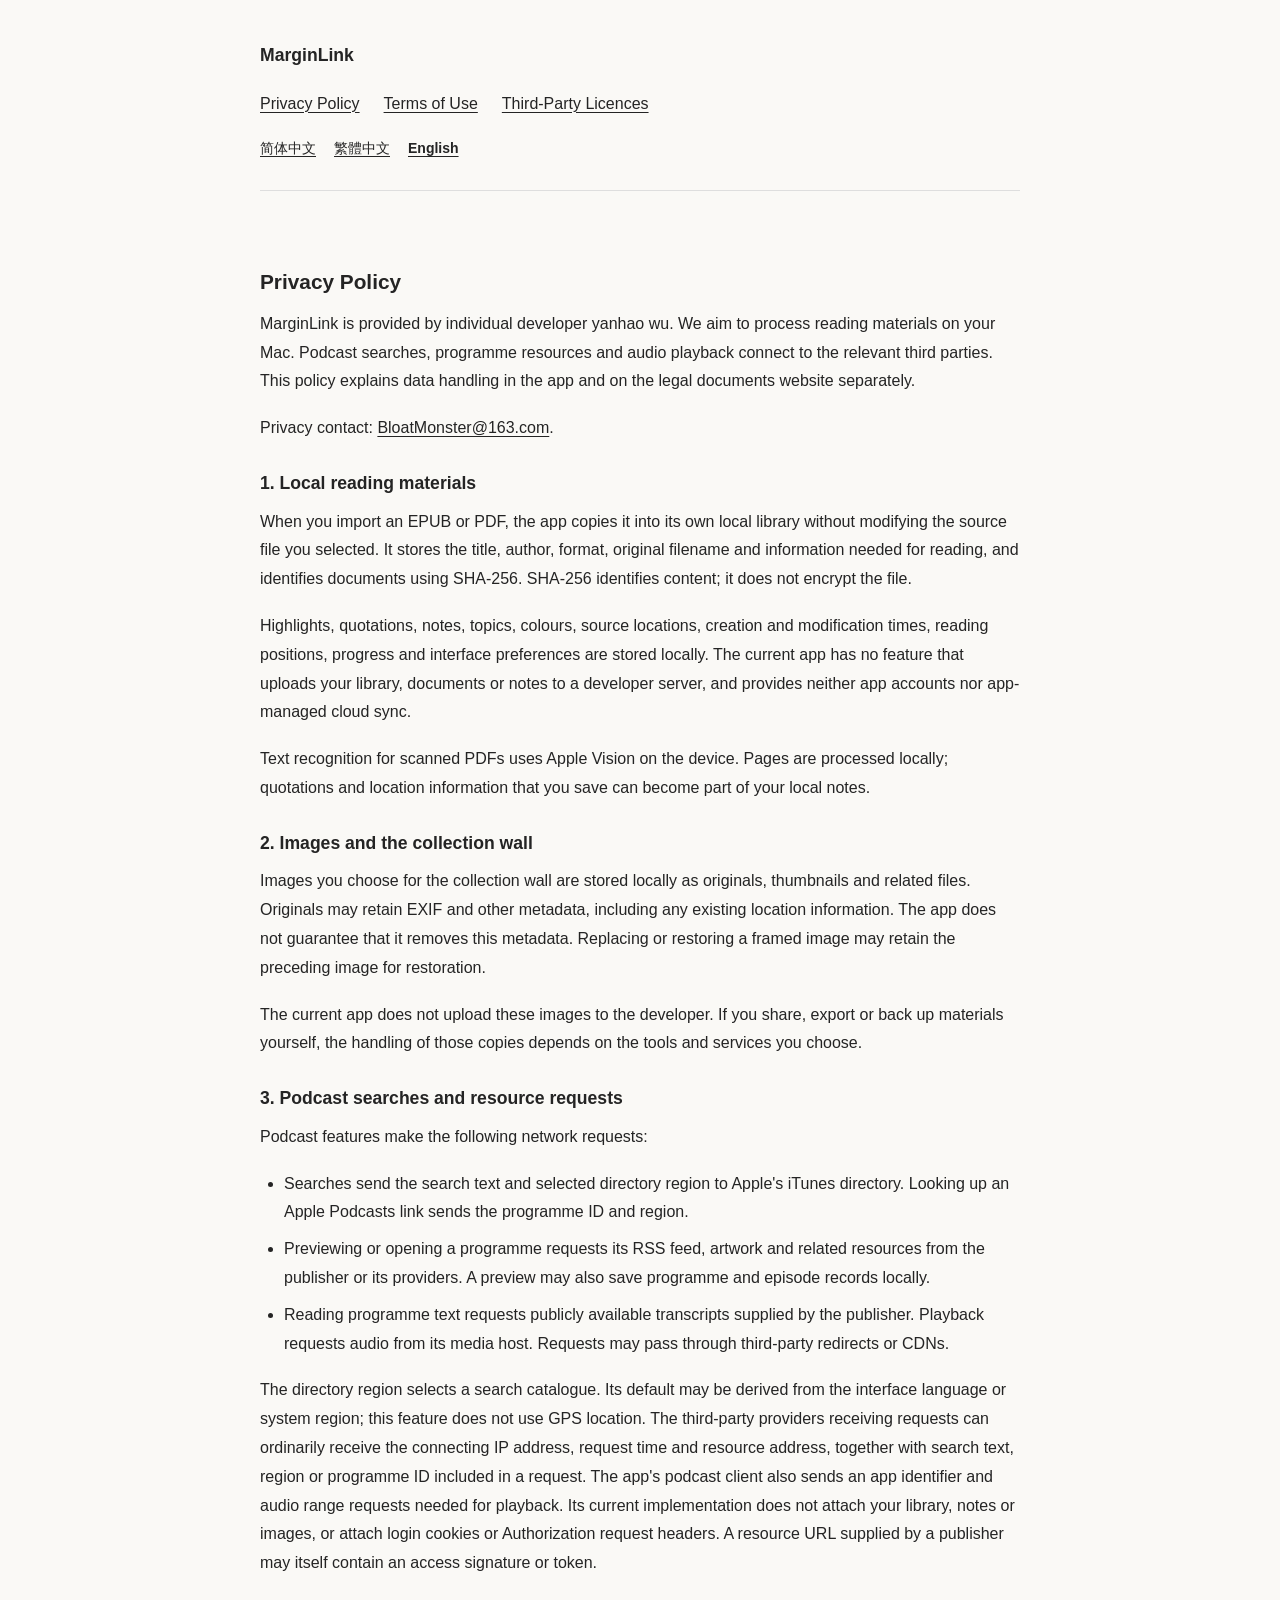
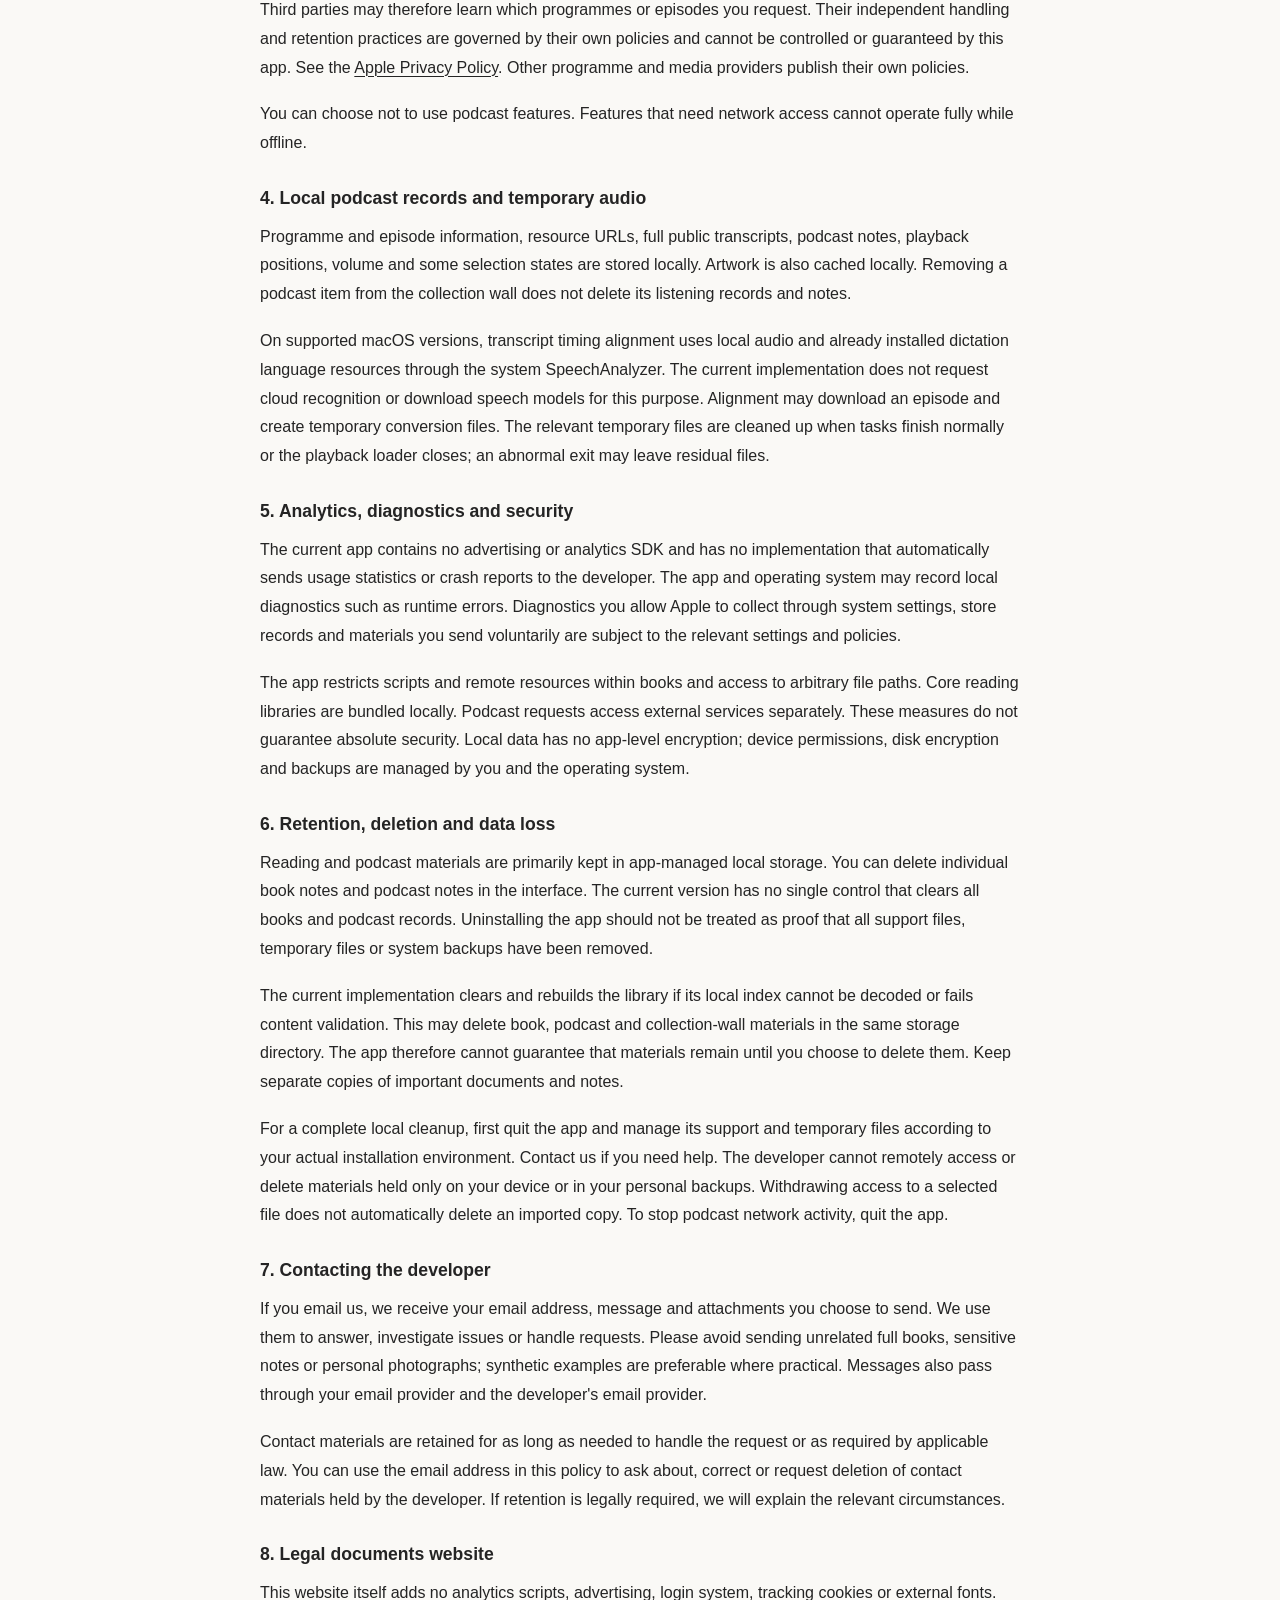
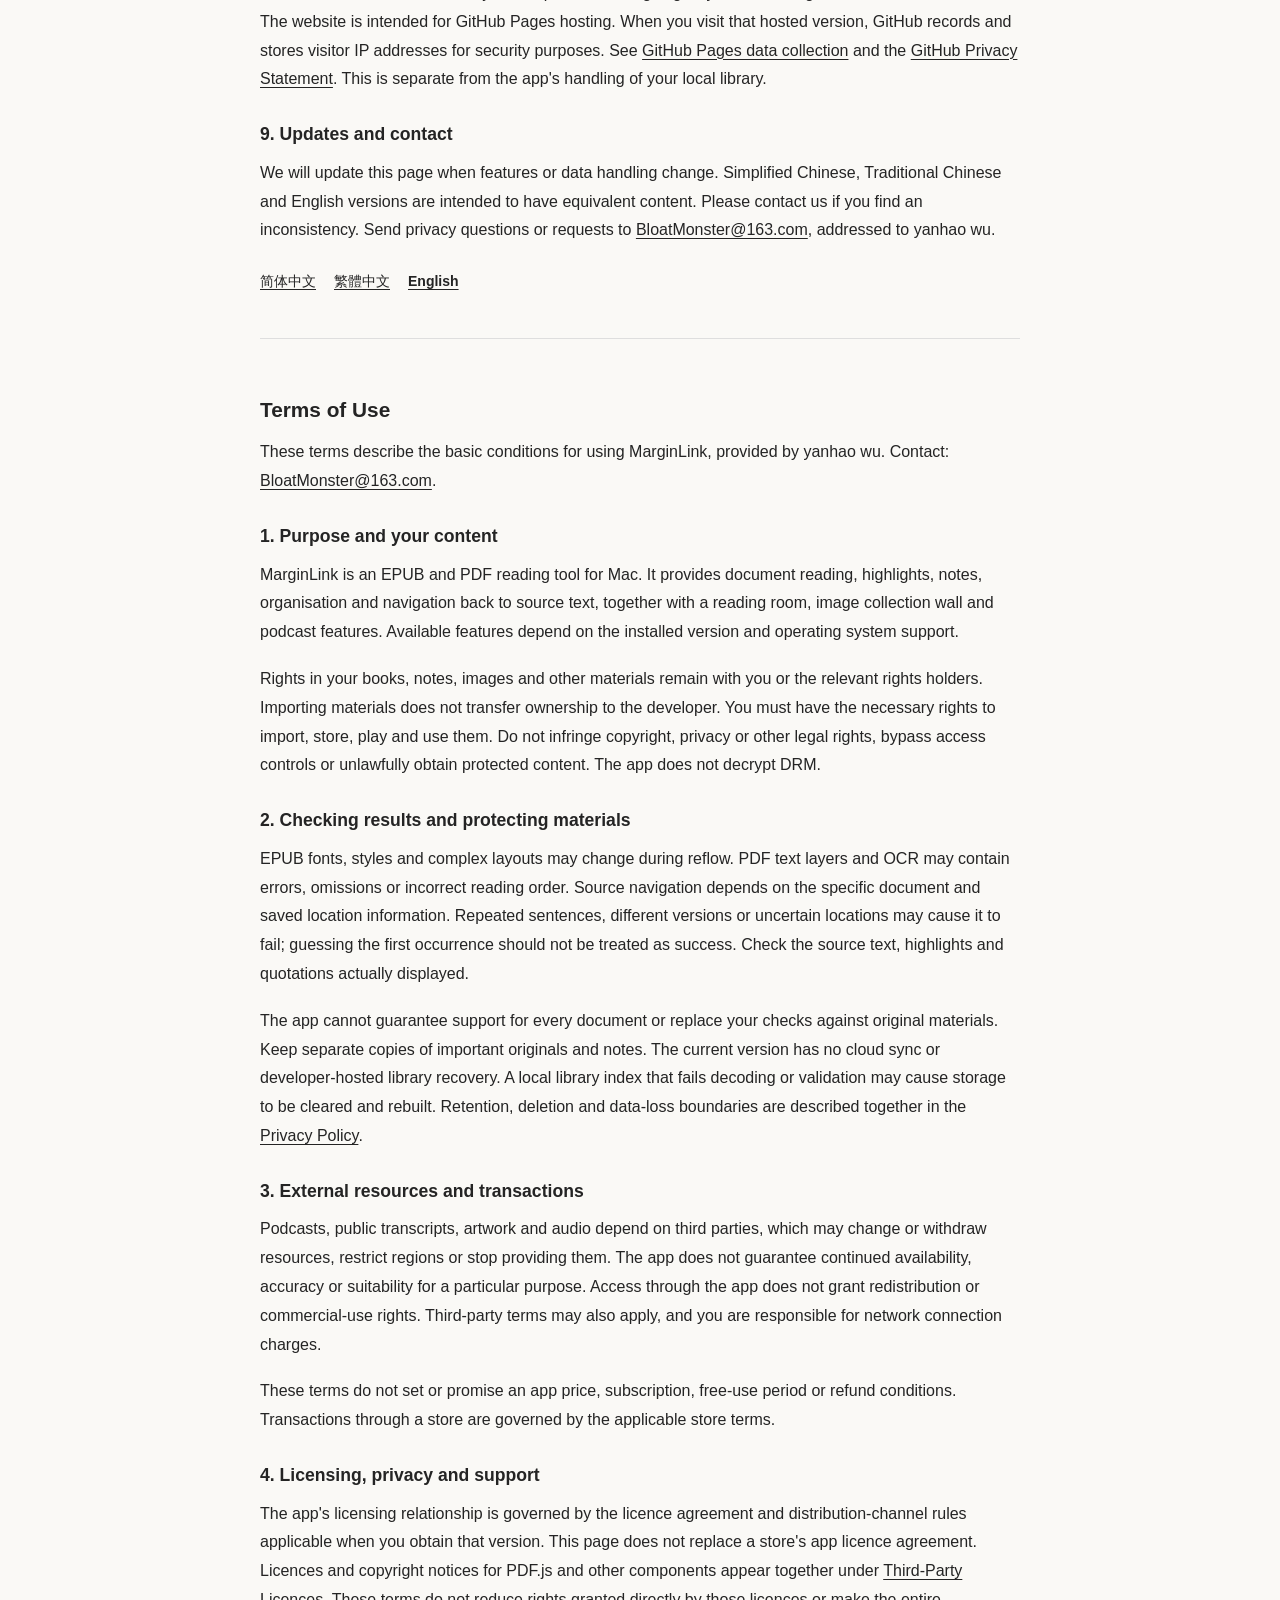
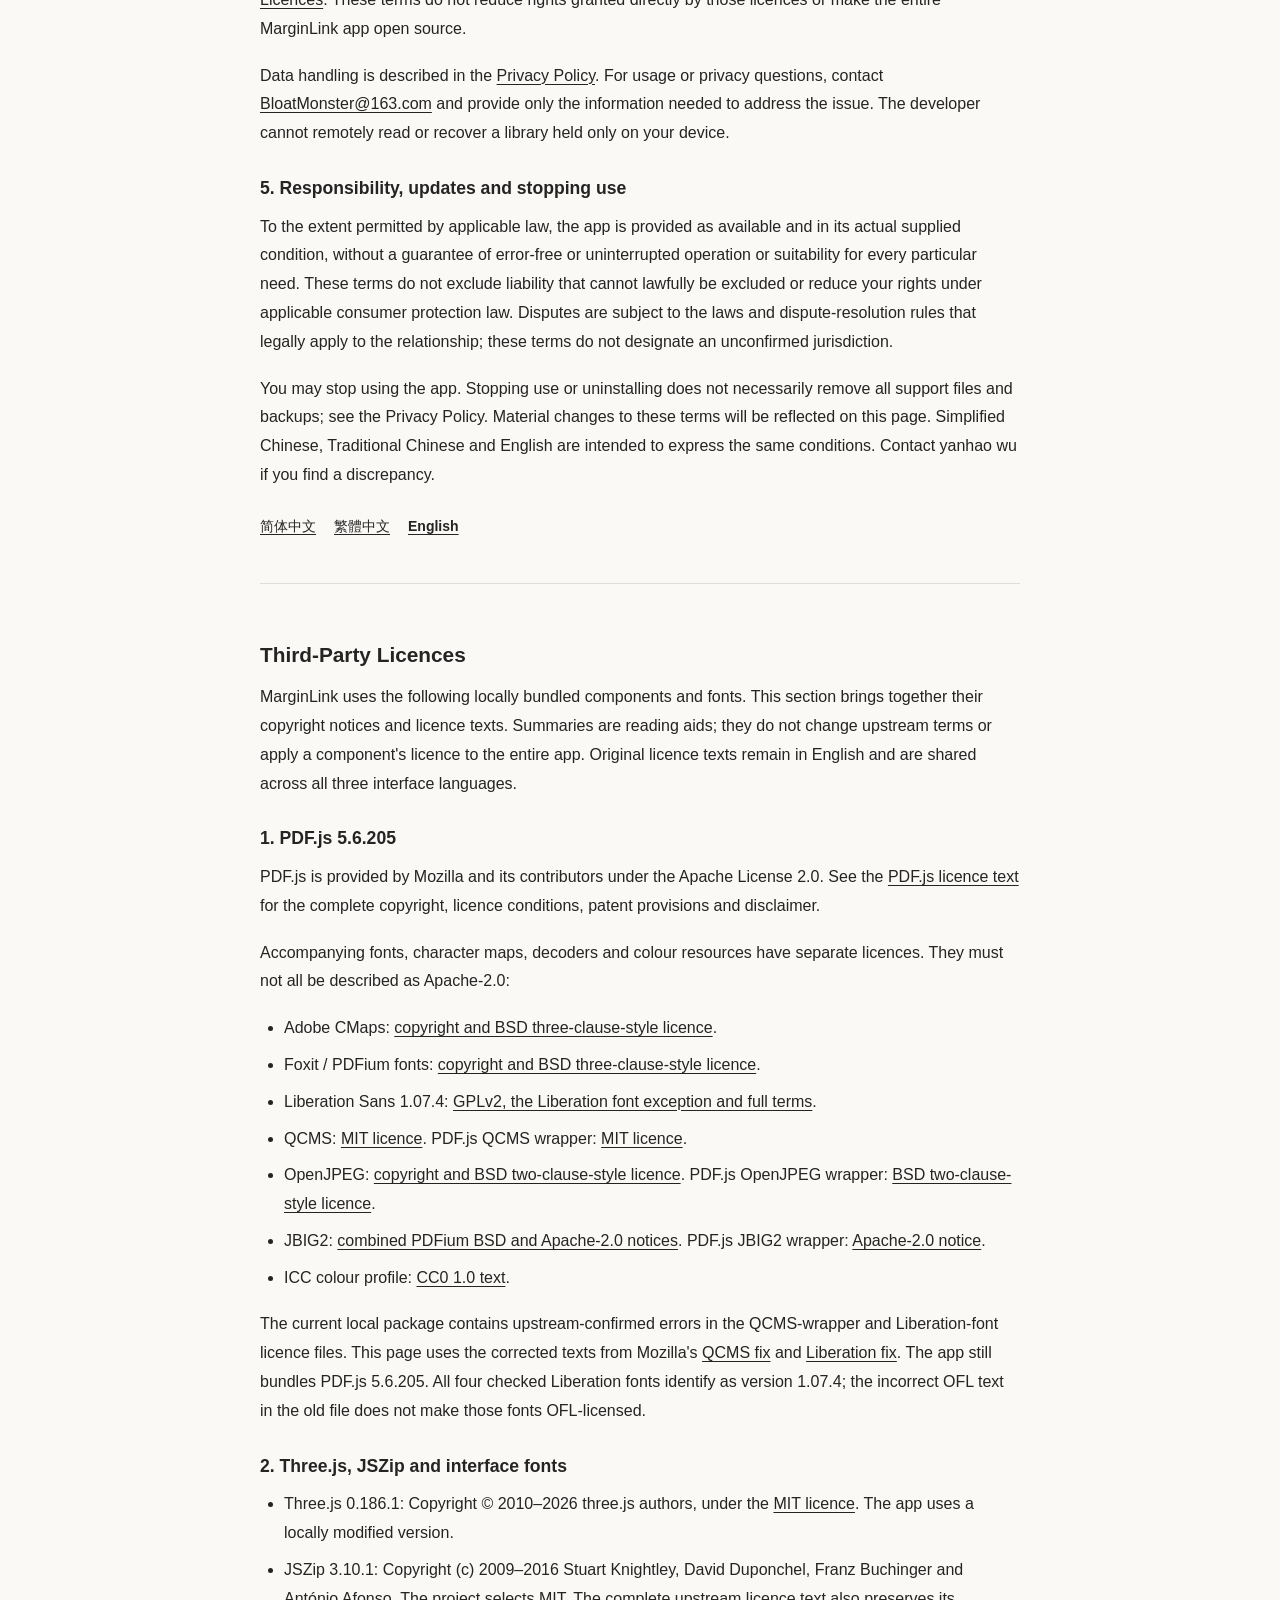
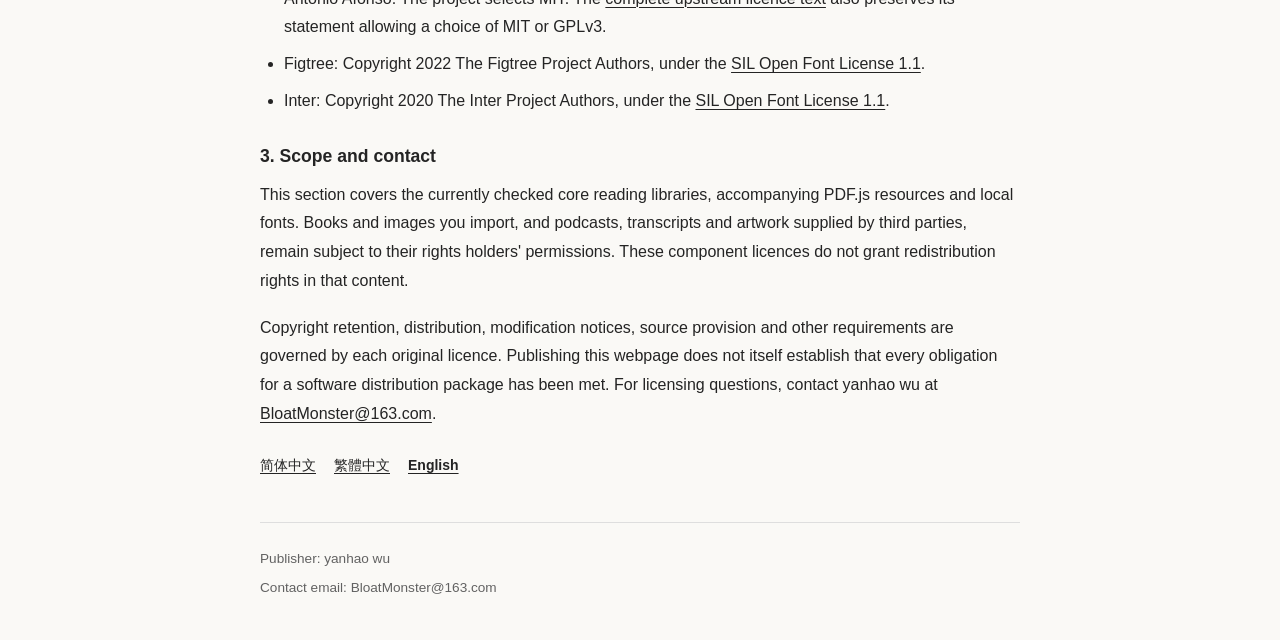
==== en/index.html @ d89eb4e4 "init the code" ====
<!doctype html>
<html lang="en">
<head>
<meta charset="utf-8">
<meta name="viewport" content="width=device-width, initial-scale=1">
<title>MarginLink</title>
<link rel="stylesheet" href="../assets/style.css">
</head>
<body><a class="skip" href="#main">Skip to content</a><div class="page"><header><h1 class="brand"><a href="./">MarginLink</a></h1><nav aria-label="Sections"><a href="#privacy">Privacy Policy</a><a href="#terms">Terms of Use</a><a href="#licenses">Third-Party Licences</a></nav><nav class="languages" aria-label="Language"><a href="../zh-Hans/" lang="zh-Hans" hreflang="zh-Hans">简体中文</a><a href="../zh-Hant/" lang="zh-Hant" hreflang="zh-Hant">繁體中文</a><a href="../en/" lang="en" hreflang="en" aria-current="true">English</a></nav></header><main id="main"><section id="privacy"><h2 id="privacy-policy">Privacy Policy</h2>
<p>MarginLink is provided by individual developer yanhao wu. We aim to process reading materials on your Mac. Podcast searches, programme resources and audio playback connect to the relevant third parties. This policy explains data handling in the app and on the legal documents website separately.</p>
<p>Privacy contact: <a href="mailto:BloatMonster@163.com">BloatMonster@163.com</a>.</p>
<h3 id="1-local-reading-materials">1. Local reading materials</h3>
<p>When you import an EPUB or PDF, the app copies it into its own local library without modifying the source file you selected. It stores the title, author, format, original filename and information needed for reading, and identifies documents using SHA-256. SHA-256 identifies content; it does not encrypt the file.</p>
<p>Highlights, quotations, notes, topics, colours, source locations, creation and modification times, reading positions, progress and interface preferences are stored locally. The current app has no feature that uploads your library, documents or notes to a developer server, and provides neither app accounts nor app-managed cloud sync.</p>
<p>Text recognition for scanned PDFs uses Apple Vision on the device. Pages are processed locally; quotations and location information that you save can become part of your local notes.</p>
<h3 id="2-images-and-the-collection-wall">2. Images and the collection wall</h3>
<p>Images you choose for the collection wall are stored locally as originals, thumbnails and related files. Originals may retain EXIF and other metadata, including any existing location information. The app does not guarantee that it removes this metadata. Replacing or restoring a framed image may retain the preceding image for restoration.</p>
<p>The current app does not upload these images to the developer. If you share, export or back up materials yourself, the handling of those copies depends on the tools and services you choose.</p>
<h3 id="3-podcast-searches-and-resource-requests">3. Podcast searches and resource requests</h3>
<p>Podcast features make the following network requests:</p>
<ul><li>Searches send the search text and selected directory region to Apple&#x27;s iTunes directory. Looking up an Apple Podcasts link sends the programme ID and region.</li><li>Previewing or opening a programme requests its RSS feed, artwork and related resources from the publisher or its providers. A preview may also save programme and episode records locally.</li><li>Reading programme text requests publicly available transcripts supplied by the publisher. Playback requests audio from its media host. Requests may pass through third-party redirects or CDNs.</li></ul>
<p>The directory region selects a search catalogue. Its default may be derived from the interface language or system region; this feature does not use GPS location. The third-party providers receiving requests can ordinarily receive the connecting IP address, request time and resource address, together with search text, region or programme ID included in a request. The app&#x27;s podcast client also sends an app identifier and audio range requests needed for playback. Its current implementation does not attach your library, notes or images, or attach login cookies or Authorization request headers. A resource URL supplied by a publisher may itself contain an access signature or token.</p>
<p>Third parties may therefore learn which programmes or episodes you request. Their independent handling and retention practices are governed by their own policies and cannot be controlled or guaranteed by this app. See the <a href="https://www.apple.com/legal/privacy/">Apple Privacy Policy</a>. Other programme and media providers publish their own policies.</p>
<p>You can choose not to use podcast features. Features that need network access cannot operate fully while offline.</p>
<h3 id="4-local-podcast-records-and-temporary-audio">4. Local podcast records and temporary audio</h3>
<p>Programme and episode information, resource URLs, full public transcripts, podcast notes, playback positions, volume and some selection states are stored locally. Artwork is also cached locally. Removing a podcast item from the collection wall does not delete its listening records and notes.</p>
<p>On supported macOS versions, transcript timing alignment uses local audio and already installed dictation language resources through the system SpeechAnalyzer. The current implementation does not request cloud recognition or download speech models for this purpose. Alignment may download an episode and create temporary conversion files. The relevant temporary files are cleaned up when tasks finish normally or the playback loader closes; an abnormal exit may leave residual files.</p>
<h3 id="5-analytics-diagnostics-and-security">5. Analytics, diagnostics and security</h3>
<p>The current app contains no advertising or analytics SDK and has no implementation that automatically sends usage statistics or crash reports to the developer. The app and operating system may record local diagnostics such as runtime errors. Diagnostics you allow Apple to collect through system settings, store records and materials you send voluntarily are subject to the relevant settings and policies.</p>
<p>The app restricts scripts and remote resources within books and access to arbitrary file paths. Core reading libraries are bundled locally. Podcast requests access external services separately. These measures do not guarantee absolute security. Local data has no app-level encryption; device permissions, disk encryption and backups are managed by you and the operating system.</p>
<h3 id="6-retention-deletion-and-data-loss">6. Retention, deletion and data loss</h3>
<p>Reading and podcast materials are primarily kept in app-managed local storage. You can delete individual book notes and podcast notes in the interface. The current version has no single control that clears all books and podcast records. Uninstalling the app should not be treated as proof that all support files, temporary files or system backups have been removed.</p>
<p>The current implementation clears and rebuilds the library if its local index cannot be decoded or fails content validation. This may delete book, podcast and collection-wall materials in the same storage directory. The app therefore cannot guarantee that materials remain until you choose to delete them. Keep separate copies of important documents and notes.</p>
<p>For a complete local cleanup, first quit the app and manage its support and temporary files according to your actual installation environment. Contact us if you need help. The developer cannot remotely access or delete materials held only on your device or in your personal backups. Withdrawing access to a selected file does not automatically delete an imported copy. To stop podcast network activity, quit the app.</p>
<h3 id="7-contacting-the-developer">7. Contacting the developer</h3>
<p>If you email us, we receive your email address, message and attachments you choose to send. We use them to answer, investigate issues or handle requests. Please avoid sending unrelated full books, sensitive notes or personal photographs; synthetic examples are preferable where practical. Messages also pass through your email provider and the developer&#x27;s email provider.</p>
<p>Contact materials are retained for as long as needed to handle the request or as required by applicable law. You can use the email address in this policy to ask about, correct or request deletion of contact materials held by the developer. If retention is legally required, we will explain the relevant circumstances.</p>
<h3 id="8-legal-documents-website">8. Legal documents website</h3>
<p>This website itself adds no analytics scripts, advertising, login system, tracking cookies or external fonts. The website is intended for GitHub Pages hosting. When you visit that hosted version, GitHub records and stores visitor IP addresses for security purposes. See <a href="https://docs.github.com/en/pages/getting-started-with-github-pages/what-is-github-pages#data-collection">GitHub Pages data collection</a> and the <a href="https://docs.github.com/en/site-policy/privacy-policies/github-general-privacy-statement">GitHub Privacy Statement</a>. This is separate from the app&#x27;s handling of your local library.</p>
<h3 id="9-updates-and-contact">9. Updates and contact</h3>
<p>We will update this page when features or data handling change. Simplified Chinese, Traditional Chinese and English versions are intended to have equivalent content. Please contact us if you find an inconsistency. Send privacy questions or requests to <a href="mailto:BloatMonster@163.com">BloatMonster@163.com</a>, addressed to yanhao wu.</p><nav class="languages" aria-label="Language"><a href="../zh-Hans/#privacy" lang="zh-Hans" hreflang="zh-Hans">简体中文</a><a href="../zh-Hant/#privacy" lang="zh-Hant" hreflang="zh-Hant">繁體中文</a><a href="../en/#privacy" lang="en" hreflang="en" aria-current="true">English</a></nav></section><section id="terms"><h2 id="terms-of-use">Terms of Use</h2>
<p>These terms describe the basic conditions for using MarginLink, provided by yanhao wu. Contact: <a href="mailto:BloatMonster@163.com">BloatMonster@163.com</a>.</p>
<h3 id="1-purpose-and-your-content">1. Purpose and your content</h3>
<p>MarginLink is an EPUB and PDF reading tool for Mac. It provides document reading, highlights, notes, organisation and navigation back to source text, together with a reading room, image collection wall and podcast features. Available features depend on the installed version and operating system support.</p>
<p>Rights in your books, notes, images and other materials remain with you or the relevant rights holders. Importing materials does not transfer ownership to the developer. You must have the necessary rights to import, store, play and use them. Do not infringe copyright, privacy or other legal rights, bypass access controls or unlawfully obtain protected content. The app does not decrypt DRM.</p>
<h3 id="2-checking-results-and-protecting-materials">2. Checking results and protecting materials</h3>
<p>EPUB fonts, styles and complex layouts may change during reflow. PDF text layers and OCR may contain errors, omissions or incorrect reading order. Source navigation depends on the specific document and saved location information. Repeated sentences, different versions or uncertain locations may cause it to fail; guessing the first occurrence should not be treated as success. Check the source text, highlights and quotations actually displayed.</p>
<p>The app cannot guarantee support for every document or replace your checks against original materials. Keep separate copies of important originals and notes. The current version has no cloud sync or developer-hosted library recovery. A local library index that fails decoding or validation may cause storage to be cleared and rebuilt. Retention, deletion and data-loss boundaries are described together in the <a href="#privacy">Privacy Policy</a>.</p>
<h3 id="3-external-resources-and-transactions">3. External resources and transactions</h3>
<p>Podcasts, public transcripts, artwork and audio depend on third parties, which may change or withdraw resources, restrict regions or stop providing them. The app does not guarantee continued availability, accuracy or suitability for a particular purpose. Access through the app does not grant redistribution or commercial-use rights. Third-party terms may also apply, and you are responsible for network connection charges.</p>
<p>These terms do not set or promise an app price, subscription, free-use period or refund conditions. Transactions through a store are governed by the applicable store terms.</p>
<h3 id="4-licensing-privacy-and-support">4. Licensing, privacy and support</h3>
<p>The app&#x27;s licensing relationship is governed by the licence agreement and distribution-channel rules applicable when you obtain that version. This page does not replace a store&#x27;s app licence agreement. Licences and copyright notices for PDF.js and other components appear together under <a href="#licenses">Third-Party Licences</a>. These terms do not reduce rights granted directly by those licences or make the entire MarginLink app open source.</p>
<p>Data handling is described in the <a href="#privacy">Privacy Policy</a>. For usage or privacy questions, contact <a href="mailto:BloatMonster@163.com">BloatMonster@163.com</a> and provide only the information needed to address the issue. The developer cannot remotely read or recover a library held only on your device.</p>
<h3 id="5-responsibility-updates-and-stopping-use">5. Responsibility, updates and stopping use</h3>
<p>To the extent permitted by applicable law, the app is provided as available and in its actual supplied condition, without a guarantee of error-free or uninterrupted operation or suitability for every particular need. These terms do not exclude liability that cannot lawfully be excluded or reduce your rights under applicable consumer protection law. Disputes are subject to the laws and dispute-resolution rules that legally apply to the relationship; these terms do not designate an unconfirmed jurisdiction.</p>
<p>You may stop using the app. Stopping use or uninstalling does not necessarily remove all support files and backups; see the Privacy Policy. Material changes to these terms will be reflected on this page. Simplified Chinese, Traditional Chinese and English are intended to express the same conditions. Contact yanhao wu if you find a discrepancy.</p><nav class="languages" aria-label="Language"><a href="../zh-Hans/#terms" lang="zh-Hans" hreflang="zh-Hans">简体中文</a><a href="../zh-Hant/#terms" lang="zh-Hant" hreflang="zh-Hant">繁體中文</a><a href="../en/#terms" lang="en" hreflang="en" aria-current="true">English</a></nav></section><section id="licenses"><h2 id="third-party-licences">Third-Party Licences</h2>
<p>MarginLink uses the following locally bundled components and fonts. This section brings together their copyright notices and licence texts. Summaries are reading aids; they do not change upstream terms or apply a component&#x27;s licence to the entire app. Original licence texts remain in English and are shared across all three interface languages.</p>
<h3 id="1-pdfjs-56205">1. PDF.js 5.6.205</h3>
<p>PDF.js is provided by Mozilla and its contributors under the Apache License 2.0. See the <a href="../assets/licenses/pdfjs/LICENSE.txt">PDF.js licence text</a> for the complete copyright, licence conditions, patent provisions and disclaimer.</p>
<p>Accompanying fonts, character maps, decoders and colour resources have separate licences. They must not all be described as Apache-2.0:</p>
<ul><li>Adobe CMaps: <a href="../assets/licenses/pdfjs/cmaps/LICENSE.txt">copyright and BSD three-clause-style licence</a>.</li><li>Foxit / PDFium fonts: <a href="../assets/licenses/pdfjs/standard-fonts/LICENSE_FOXIT.txt">copyright and BSD three-clause-style licence</a>.</li><li>Liberation Sans 1.07.4: <a href="../assets/licenses/pdfjs/standard-fonts/LICENSE_LIBERATION.txt">GPLv2, the Liberation font exception and full terms</a>.</li><li>QCMS: <a href="../assets/licenses/pdfjs/wasm/LICENSE_QCMS.txt">MIT licence</a>. PDF.js QCMS wrapper: <a href="../assets/licenses/pdfjs/wasm/LICENSE_PDFJS_QCMS.txt">MIT licence</a>.</li><li>OpenJPEG: <a href="../assets/licenses/pdfjs/wasm/LICENSE_OPENJPEG.txt">copyright and BSD two-clause-style licence</a>. PDF.js OpenJPEG wrapper: <a href="../assets/licenses/pdfjs/wasm/LICENSE_PDFJS_OPENJPEG.txt">BSD two-clause-style licence</a>.</li><li>JBIG2: <a href="../assets/licenses/pdfjs/wasm/LICENSE_JBIG2.txt">combined PDFium BSD and Apache-2.0 notices</a>. PDF.js JBIG2 wrapper: <a href="../assets/licenses/pdfjs/wasm/LICENSE_PDFJS_JBIG2.txt">Apache-2.0 notice</a>.</li><li>ICC colour profile: <a href="../assets/licenses/pdfjs/iccs/LICENSE.txt">CC0 1.0 text</a>.</li></ul>
<p>The current local package contains upstream-confirmed errors in the QCMS-wrapper and Liberation-font licence files. This page uses the corrected texts from Mozilla&#x27;s <a href="https://github.com/mozilla/pdf.js/pull/21747">QCMS fix</a> and <a href="https://github.com/mozilla/pdf.js/pull/21750">Liberation fix</a>. The app still bundles PDF.js 5.6.205. All four checked Liberation fonts identify as version 1.07.4; the incorrect OFL text in the old file does not make those fonts OFL-licensed.</p>
<h3 id="2-threejs-jszip-and-interface-fonts">2. Three.js, JSZip and interface fonts</h3>
<ul><li>Three.js 0.186.1: Copyright © 2010–2026 three.js authors, under the <a href="../assets/licenses/three/LICENSE.txt">MIT licence</a>. The app uses a locally modified version.</li><li>JSZip 3.10.1: Copyright (c) 2009–2016 Stuart Knightley, David Duponchel, Franz Buchinger and António Afonso. The project selects MIT. The <a href="../assets/licenses/jszip/LICENSE.txt">complete upstream licence text</a> also preserves its statement allowing a choice of MIT or GPLv3.</li><li>Figtree: Copyright 2022 The Figtree Project Authors, under the <a href="../assets/licenses/fonts/figtree-OFL.txt">SIL Open Font License 1.1</a>.</li><li>Inter: Copyright 2020 The Inter Project Authors, under the <a href="../assets/licenses/fonts/inter-OFL.txt">SIL Open Font License 1.1</a>.</li></ul>
<h3 id="3-scope-and-contact">3. Scope and contact</h3>
<p>This section covers the currently checked core reading libraries, accompanying PDF.js resources and local fonts. Books and images you import, and podcasts, transcripts and artwork supplied by third parties, remain subject to their rights holders&#x27; permissions. These component licences do not grant redistribution rights in that content.</p>
<p>Copyright retention, distribution, modification notices, source provision and other requirements are governed by each original licence. Publishing this webpage does not itself establish that every obligation for a software distribution package has been met. For licensing questions, contact yanhao wu at <a href="mailto:BloatMonster@163.com">BloatMonster@163.com</a>.</p><nav class="languages" aria-label="Language"><a href="../zh-Hans/#licenses" lang="zh-Hans" hreflang="zh-Hans">简体中文</a><a href="../zh-Hant/#licenses" lang="zh-Hant" hreflang="zh-Hant">繁體中文</a><a href="../en/#licenses" lang="en" hreflang="en" aria-current="true">English</a></nav></section></main><footer><p>Publisher: yanhao wu</p><p>Contact email: BloatMonster@163.com</p></footer></div></body>
</html>
---- assets/style.css ----
:root {
  color-scheme: light;
  font-family: -apple-system, BlinkMacSystemFont, "Segoe UI", sans-serif;
  color: #242424;
  background: #faf9f6;
  font-synthesis: none;
  line-height: 1.8;
  text-rendering: optimizeLegibility;
}

* { box-sizing: border-box; }
body { margin: 0; }
.page { width: min(100% - 48px, 760px); margin: 0 auto; }
header { padding: 40px 0 28px; border-bottom: 1px solid #dedede; }
.brand { font-size: 1.1rem; font-weight: 650; text-decoration: none; }
h1.brand { margin: 0; letter-spacing: normal; line-height: inherit; }
.brand a { text-decoration: none; }
nav { display: flex; flex-wrap: wrap; gap: 8px 24px; margin-top: 18px; }
.languages { gap: 8px 18px; font-size: .875rem; }
a { color: inherit; text-underline-offset: .2em; text-decoration-thickness: 1px; }
a:hover { text-decoration-thickness: 2px; }
a[aria-current] { font-weight: 650; }
:focus-visible { outline: 2px solid #666; outline-offset: 4px; border-radius: 2px; }
.skip { position: absolute; top: 8px; left: 8px; padding: 6px 12px; background: #fff; transform: translateY(-160%); }
.skip:focus { transform: translateY(0); }
main { padding: 28px 0 44px; overflow-wrap: anywhere; }
h1, h2, h3 { line-height: 1.4; font-weight: 650; scroll-margin-top: 24px; }
h1 { margin: 12px 0 28px; font-size: clamp(1.7rem, 4vw, 2.2rem); letter-spacing: -.025em; }
h2 { margin: 36px 0 14px; font-size: 1.3rem; }
h3 { margin: 28px 0 12px; font-size: 1.1rem; }
h4 { margin: 24px 0 10px; font-size: 1rem; line-height: 1.4; }
section { padding-top: 12px; scroll-margin-top: 24px; }
section + section { margin-top: 44px; padding-top: 20px; border-top: 1px solid #dedede; }
section > .languages { margin-top: 24px; }
p, ul { margin: 0 0 18px; }
ul { padding-left: 1.5em; }
li + li { margin-top: 8px; }
.documents { list-style: none; padding: 0; }
.documents a { display: inline-block; padding: 6px 0; }
code { font-family: ui-monospace, "SFMono-Regular", Menlo, monospace; font-size: .9em; background: #ededed; padding: .12em .3em; }
footer { padding: 24px 0 36px; border-top: 1px solid #dedede; color: #626262; font-size: .85rem; overflow-wrap: anywhere; }
footer p { margin: 0 0 4px; }
@media (max-width: 480px) {
  .page { width: calc(100% - 32px); }
  header { padding-top: 28px; }
  nav { gap: 8px 18px; }
}
@media print {
  :root { background: #fff; }
  .page { width: 100%; }
  header nav, .skip { display: none; }
  a { text-decoration: none; }
}
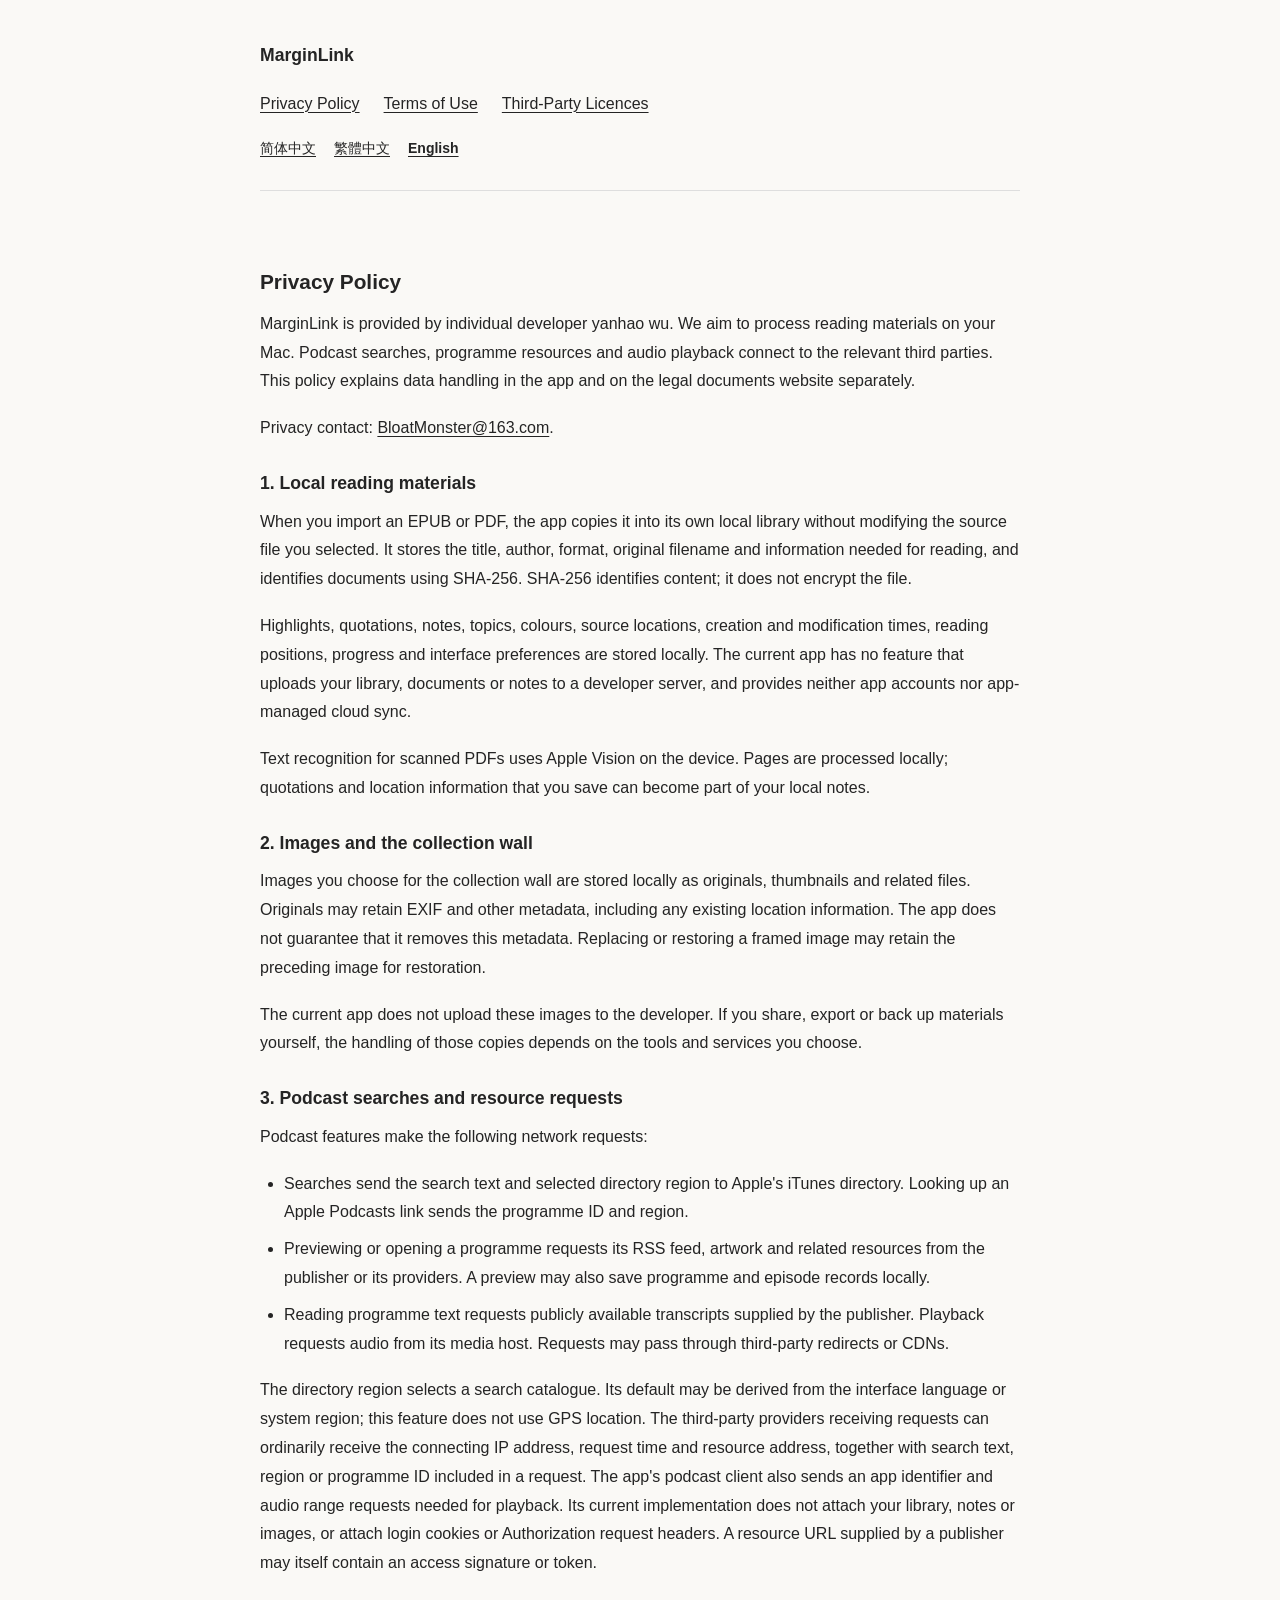
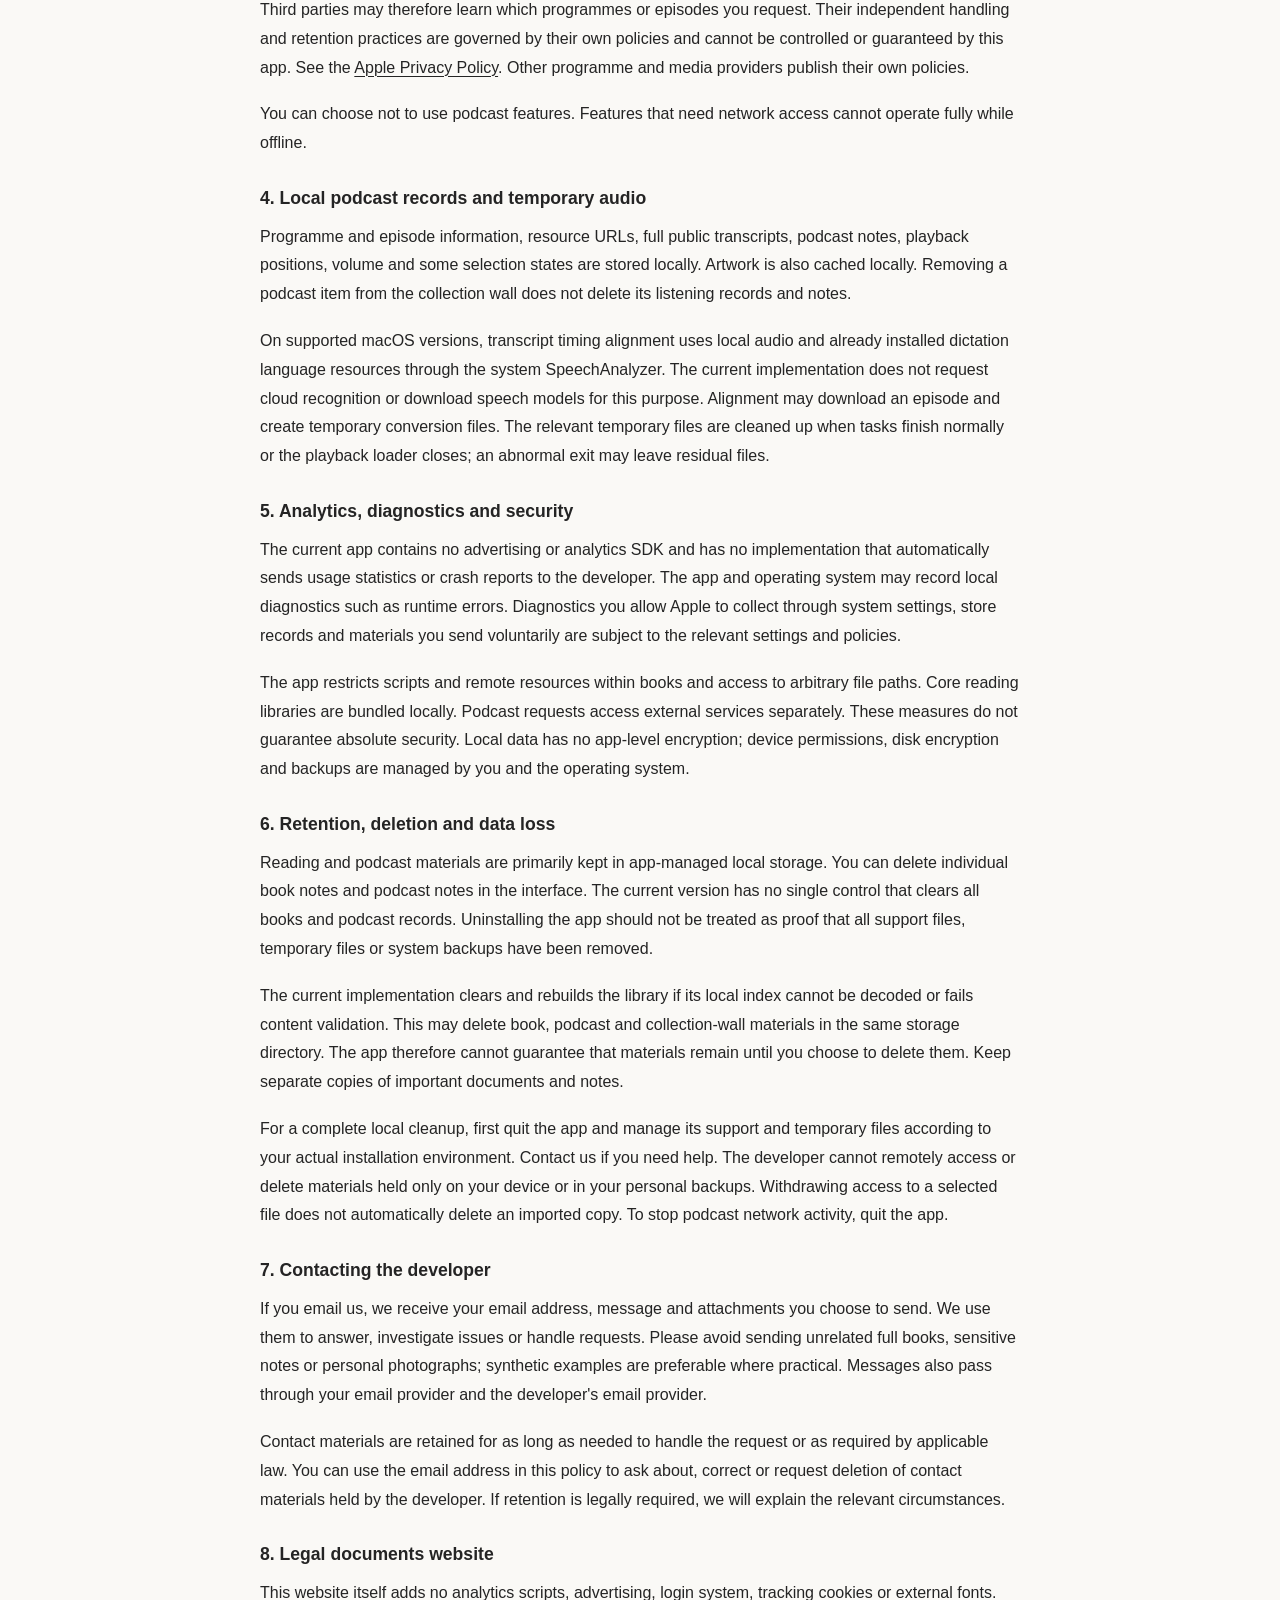
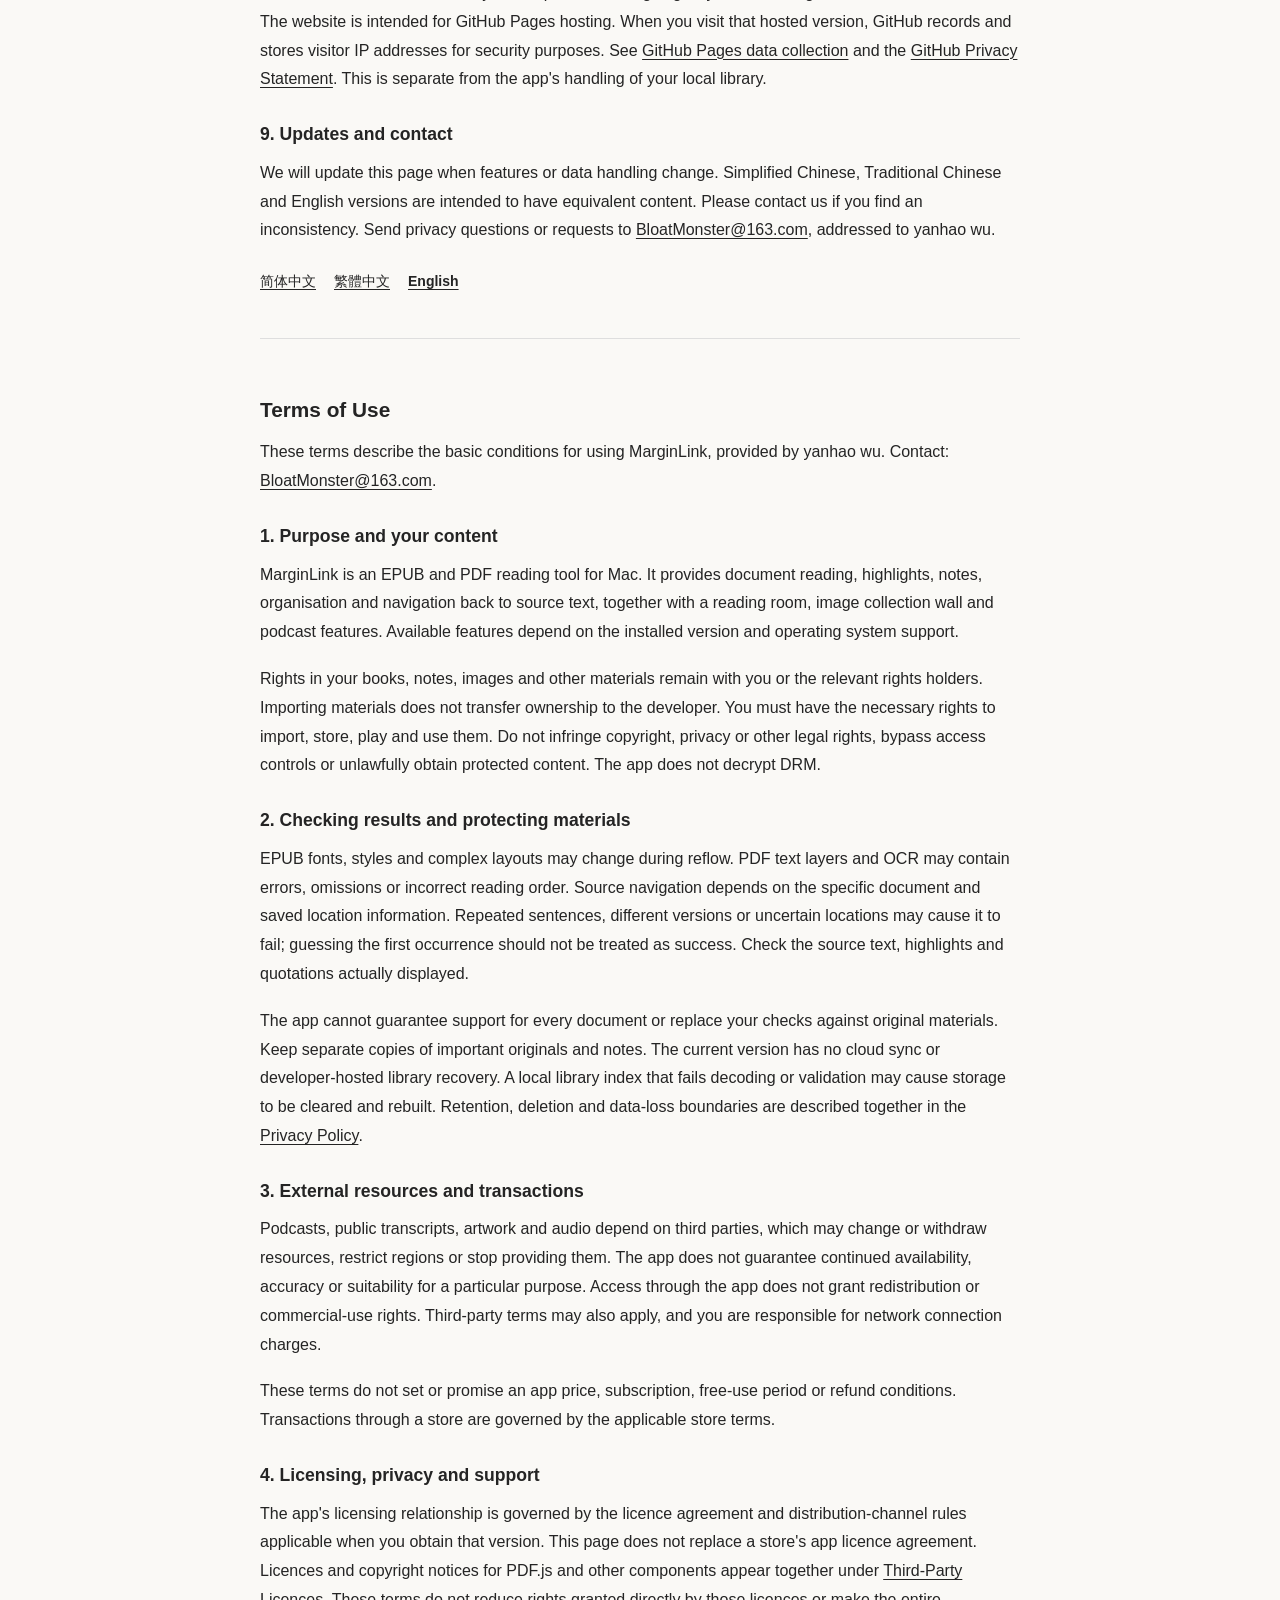
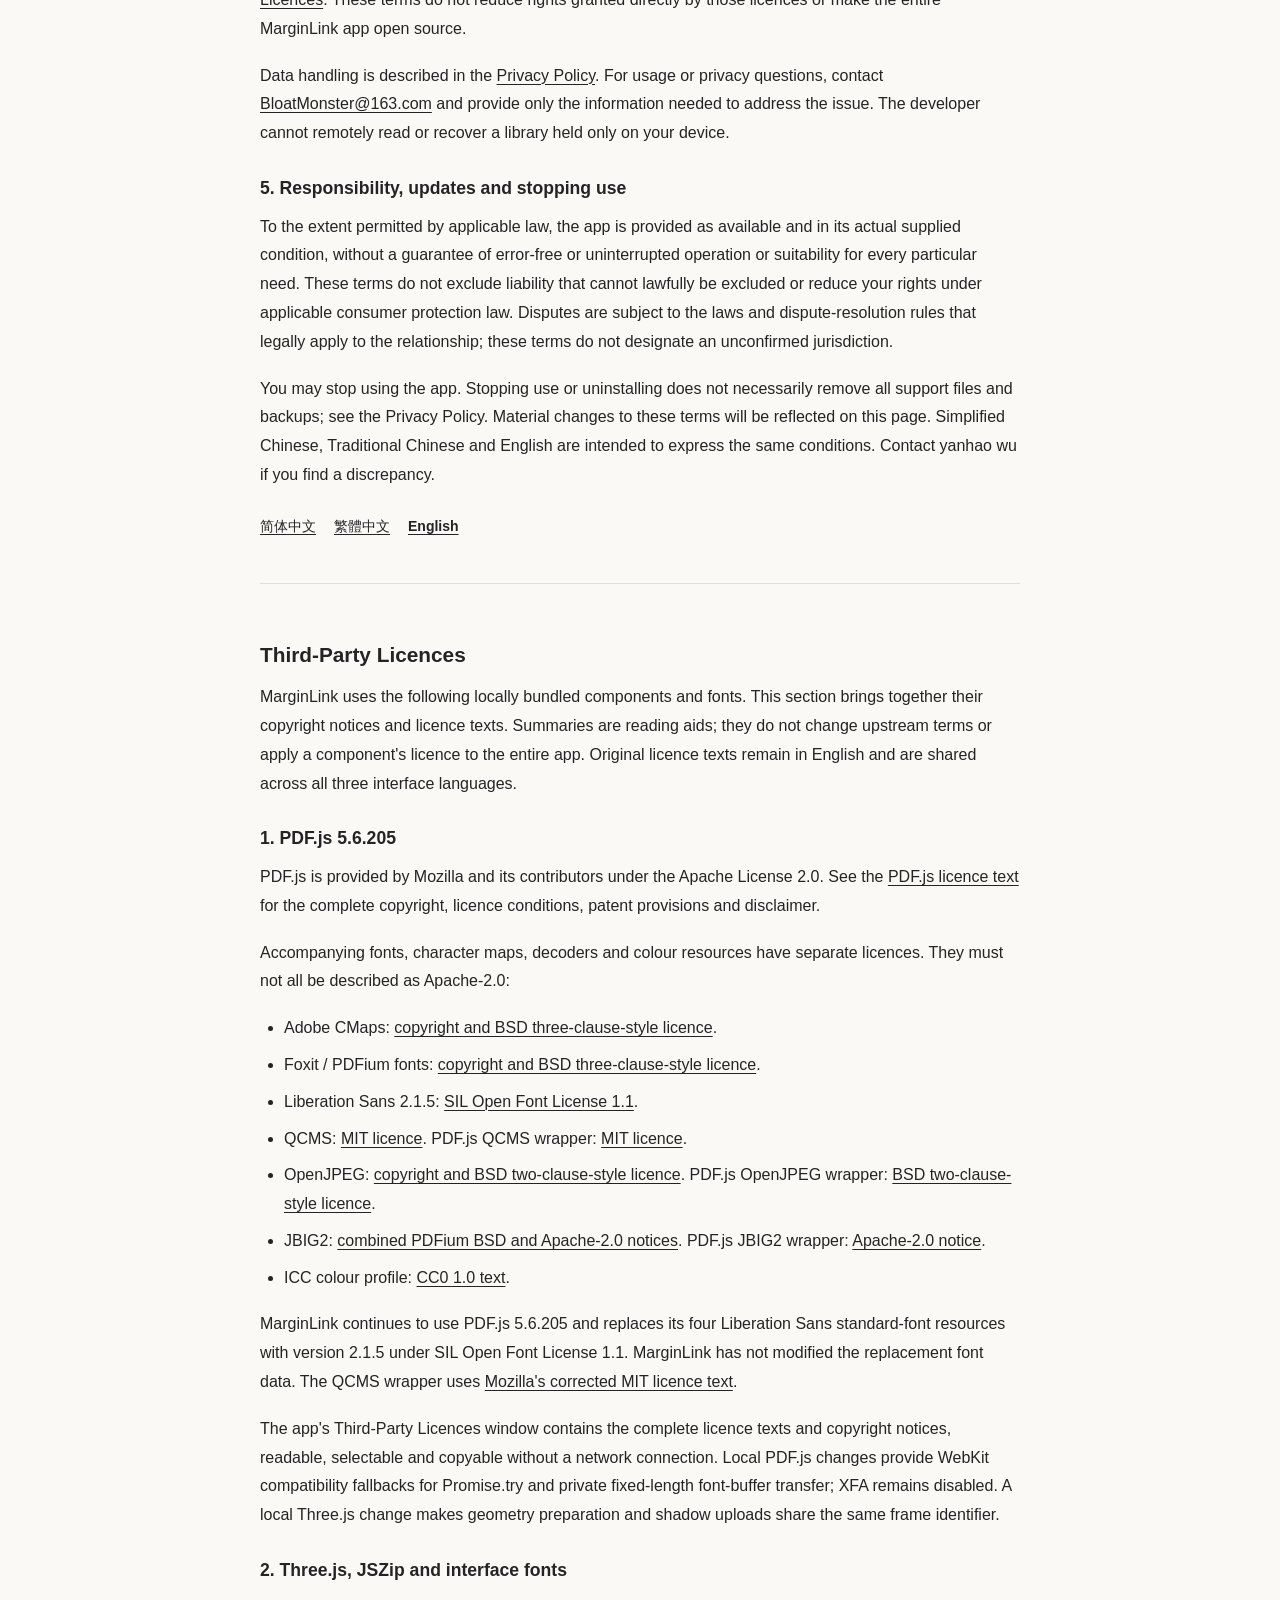
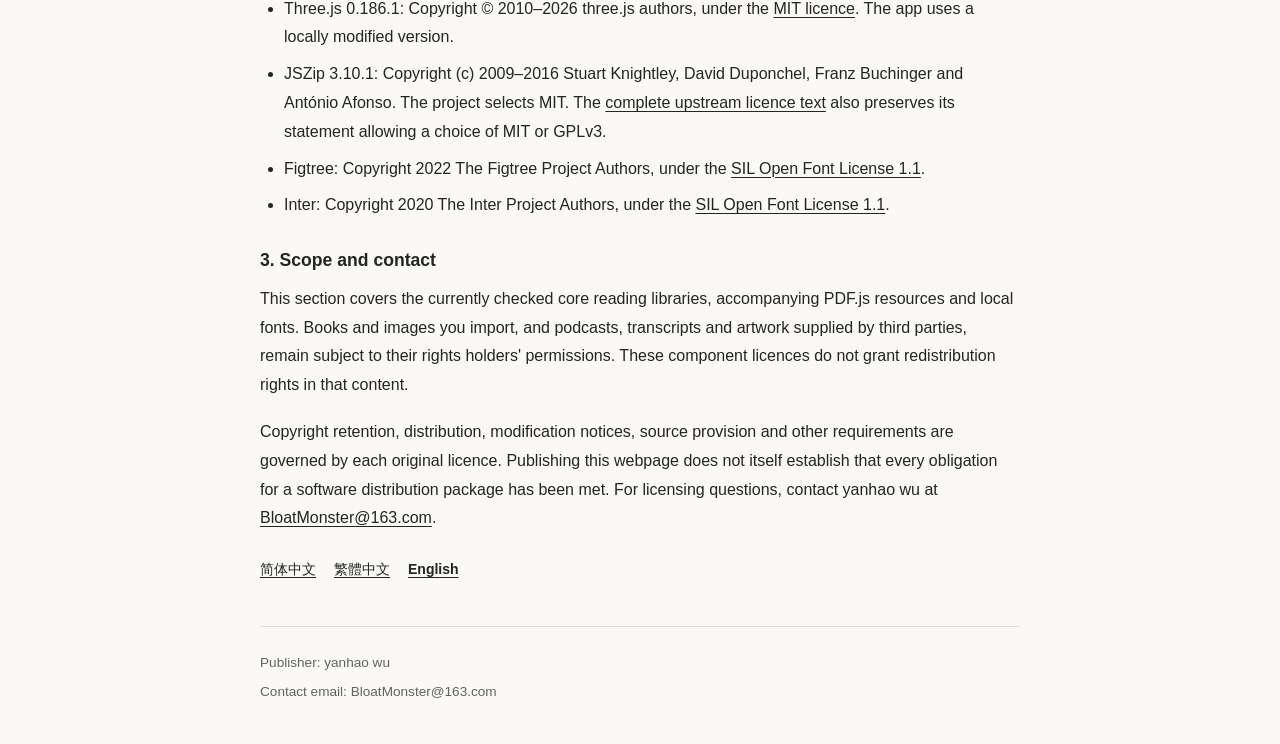
==== commit 0109bf68: "Update Liberation font licensing and offline notices" ====
--- a/en/index.html
+++ b/en/index.html
@@ -59,8 +59,9 @@
 <h3 id="1-pdfjs-56205">1. PDF.js 5.6.205</h3>
 <p>PDF.js is provided by Mozilla and its contributors under the Apache License 2.0. See the <a href="../assets/licenses/pdfjs/LICENSE.txt">PDF.js licence text</a> for the complete copyright, licence conditions, patent provisions and disclaimer.</p>
 <p>Accompanying fonts, character maps, decoders and colour resources have separate licences. They must not all be described as Apache-2.0:</p>
-<ul><li>Adobe CMaps: <a href="../assets/licenses/pdfjs/cmaps/LICENSE.txt">copyright and BSD three-clause-style licence</a>.</li><li>Foxit / PDFium fonts: <a href="../assets/licenses/pdfjs/standard-fonts/LICENSE_FOXIT.txt">copyright and BSD three-clause-style licence</a>.</li><li>Liberation Sans 1.07.4: <a href="../assets/licenses/pdfjs/standard-fonts/LICENSE_LIBERATION.txt">GPLv2, the Liberation font exception and full terms</a>.</li><li>QCMS: <a href="../assets/licenses/pdfjs/wasm/LICENSE_QCMS.txt">MIT licence</a>. PDF.js QCMS wrapper: <a href="../assets/licenses/pdfjs/wasm/LICENSE_PDFJS_QCMS.txt">MIT licence</a>.</li><li>OpenJPEG: <a href="../assets/licenses/pdfjs/wasm/LICENSE_OPENJPEG.txt">copyright and BSD two-clause-style licence</a>. PDF.js OpenJPEG wrapper: <a href="../assets/licenses/pdfjs/wasm/LICENSE_PDFJS_OPENJPEG.txt">BSD two-clause-style licence</a>.</li><li>JBIG2: <a href="../assets/licenses/pdfjs/wasm/LICENSE_JBIG2.txt">combined PDFium BSD and Apache-2.0 notices</a>. PDF.js JBIG2 wrapper: <a href="../assets/licenses/pdfjs/wasm/LICENSE_PDFJS_JBIG2.txt">Apache-2.0 notice</a>.</li><li>ICC colour profile: <a href="../assets/licenses/pdfjs/iccs/LICENSE.txt">CC0 1.0 text</a>.</li></ul>
-<p>The current local package contains upstream-confirmed errors in the QCMS-wrapper and Liberation-font licence files. This page uses the corrected texts from Mozilla&#x27;s <a href="https://github.com/mozilla/pdf.js/pull/21747">QCMS fix</a> and <a href="https://github.com/mozilla/pdf.js/pull/21750">Liberation fix</a>. The app still bundles PDF.js 5.6.205. All four checked Liberation fonts identify as version 1.07.4; the incorrect OFL text in the old file does not make those fonts OFL-licensed.</p>
+<ul><li>Adobe CMaps: <a href="../assets/licenses/pdfjs/cmaps/LICENSE.txt">copyright and BSD three-clause-style licence</a>.</li><li>Foxit / PDFium fonts: <a href="../assets/licenses/pdfjs/standard-fonts/LICENSE_FOXIT.txt">copyright and BSD three-clause-style licence</a>.</li><li>Liberation Sans 2.1.5: <a href="../assets/licenses/pdfjs/standard-fonts/LICENSE_LIBERATION.txt">SIL Open Font License 1.1</a>.</li><li>QCMS: <a href="../assets/licenses/pdfjs/wasm/LICENSE_QCMS.txt">MIT licence</a>. PDF.js QCMS wrapper: <a href="../assets/licenses/pdfjs/wasm/LICENSE_PDFJS_QCMS.txt">MIT licence</a>.</li><li>OpenJPEG: <a href="../assets/licenses/pdfjs/wasm/LICENSE_OPENJPEG.txt">copyright and BSD two-clause-style licence</a>. PDF.js OpenJPEG wrapper: <a href="../assets/licenses/pdfjs/wasm/LICENSE_PDFJS_OPENJPEG.txt">BSD two-clause-style licence</a>.</li><li>JBIG2: <a href="../assets/licenses/pdfjs/wasm/LICENSE_JBIG2.txt">combined PDFium BSD and Apache-2.0 notices</a>. PDF.js JBIG2 wrapper: <a href="../assets/licenses/pdfjs/wasm/LICENSE_PDFJS_JBIG2.txt">Apache-2.0 notice</a>.</li><li>ICC colour profile: <a href="../assets/licenses/pdfjs/iccs/LICENSE.txt">CC0 1.0 text</a>.</li></ul>
+<p>MarginLink continues to use PDF.js 5.6.205 and replaces its four Liberation Sans standard-font resources with version 2.1.5 under SIL Open Font License 1.1. MarginLink has not modified the replacement font data. The QCMS wrapper uses <a href="https://github.com/mozilla/pdf.js/pull/21747">Mozilla&#x27;s corrected MIT licence text</a>.</p>
+<p>The app&#x27;s Third-Party Licences window contains the complete licence texts and copyright notices, readable, selectable and copyable without a network connection. Local PDF.js changes provide WebKit compatibility fallbacks for Promise.try and private fixed-length font-buffer transfer; XFA remains disabled. A local Three.js change makes geometry preparation and shadow uploads share the same frame identifier.</p>
 <h3 id="2-threejs-jszip-and-interface-fonts">2. Three.js, JSZip and interface fonts</h3>
 <ul><li>Three.js 0.186.1: Copyright © 2010–2026 three.js authors, under the <a href="../assets/licenses/three/LICENSE.txt">MIT licence</a>. The app uses a locally modified version.</li><li>JSZip 3.10.1: Copyright (c) 2009–2016 Stuart Knightley, David Duponchel, Franz Buchinger and António Afonso. The project selects MIT. The <a href="../assets/licenses/jszip/LICENSE.txt">complete upstream licence text</a> also preserves its statement allowing a choice of MIT or GPLv3.</li><li>Figtree: Copyright 2022 The Figtree Project Authors, under the <a href="../assets/licenses/fonts/figtree-OFL.txt">SIL Open Font License 1.1</a>.</li><li>Inter: Copyright 2020 The Inter Project Authors, under the <a href="../assets/licenses/fonts/inter-OFL.txt">SIL Open Font License 1.1</a>.</li></ul>
 <h3 id="3-scope-and-contact">3. Scope and contact</h3>
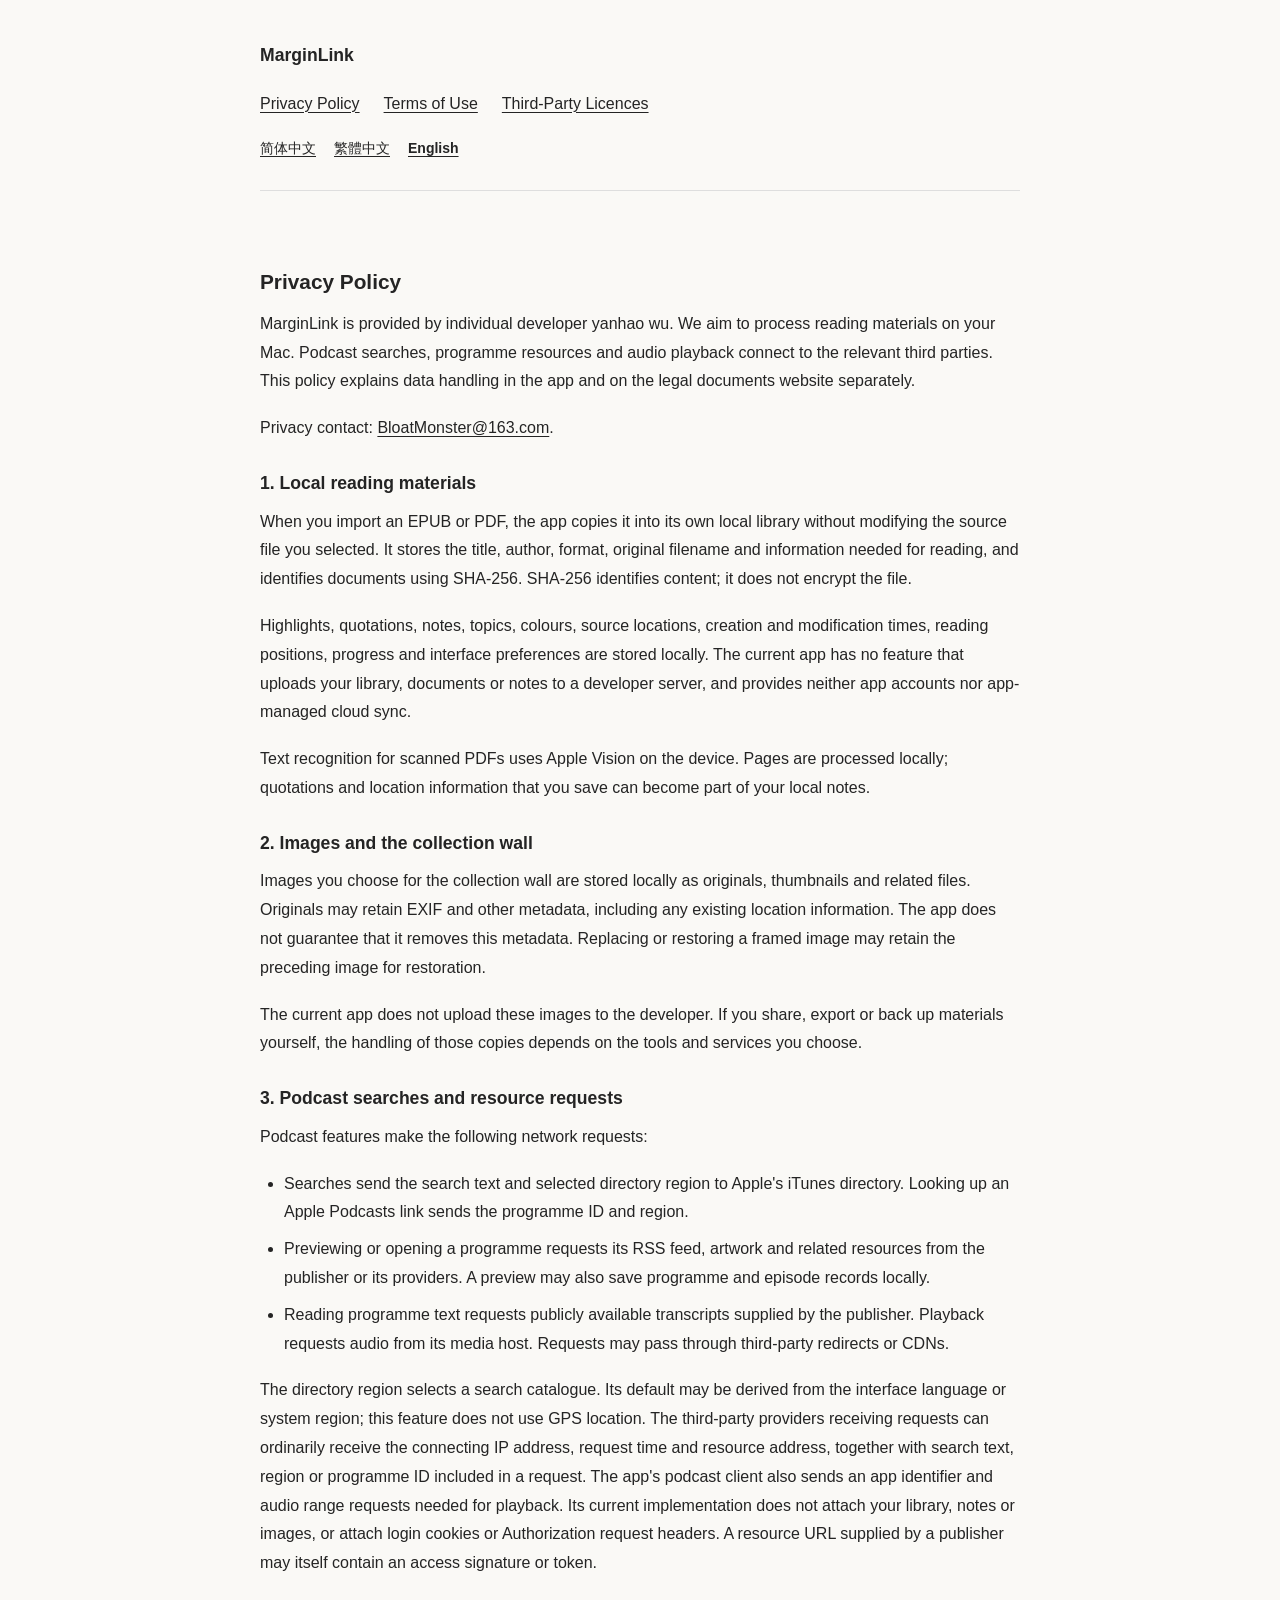
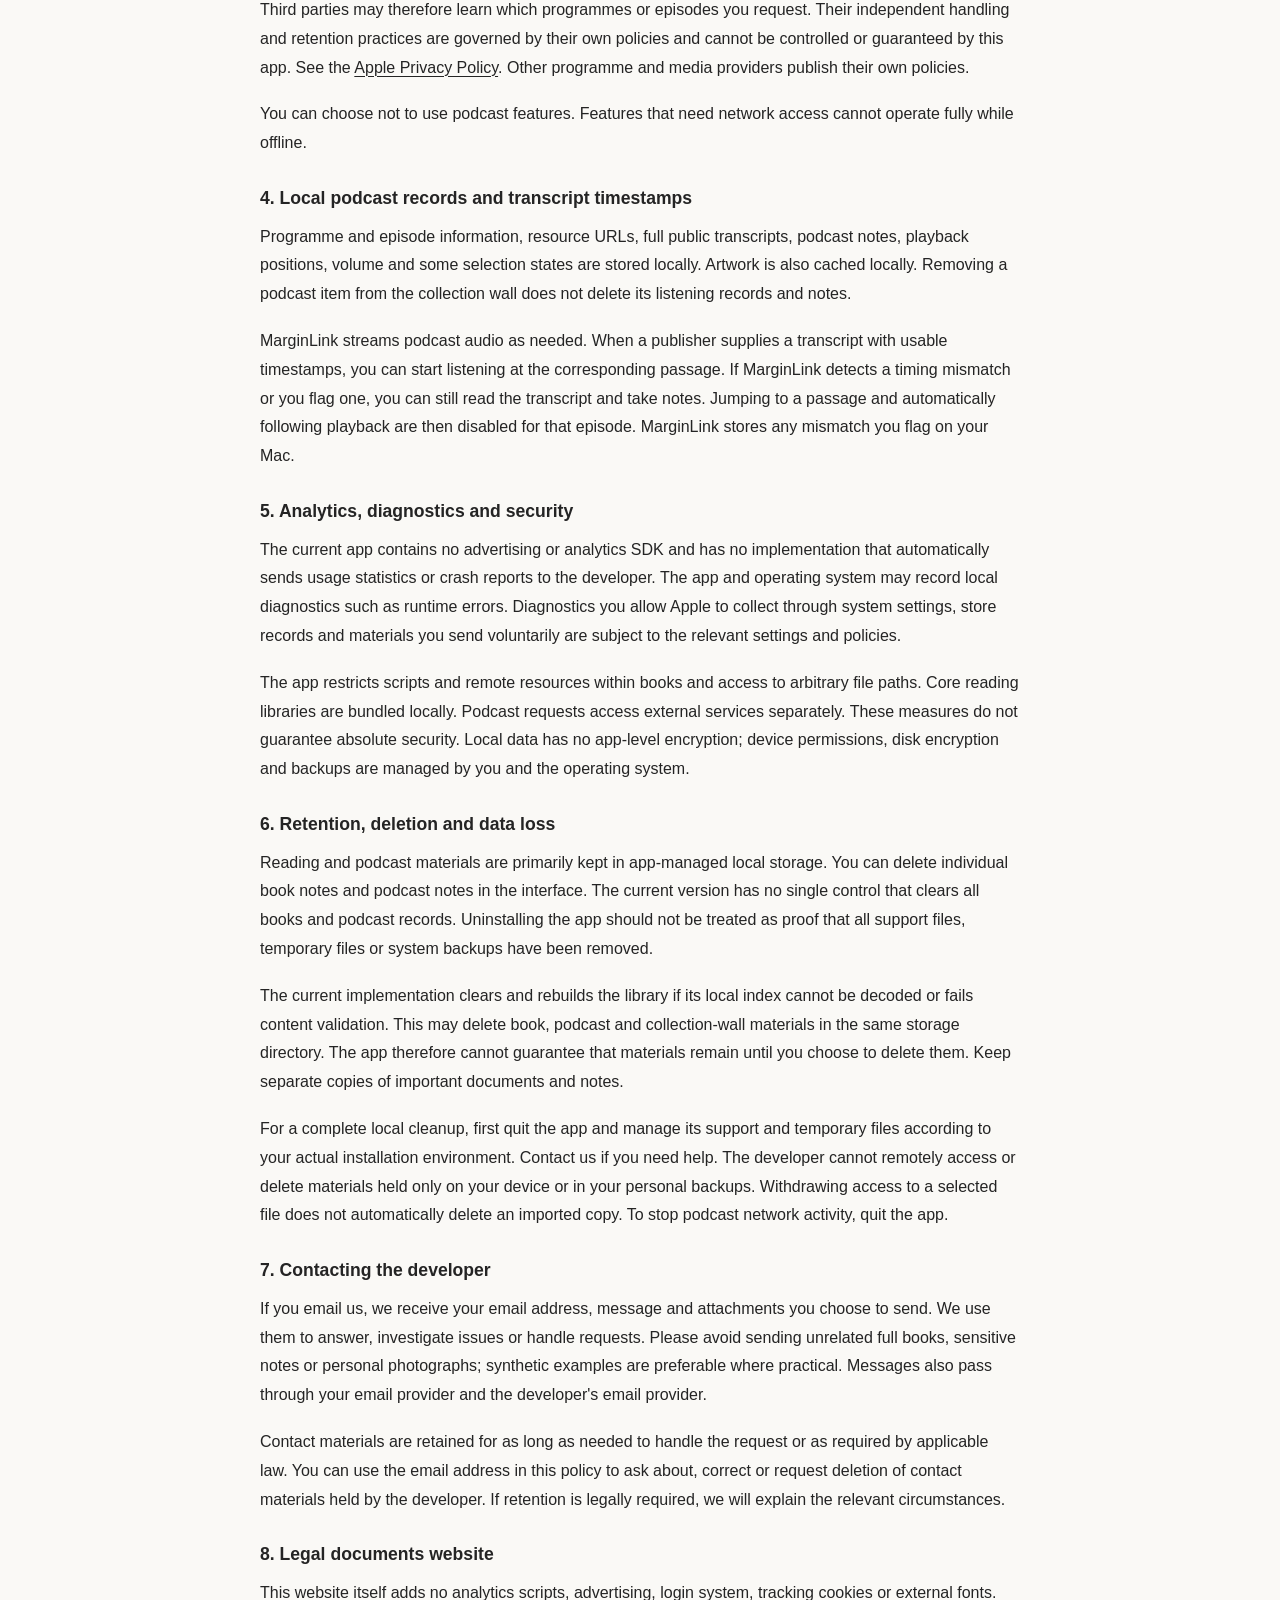
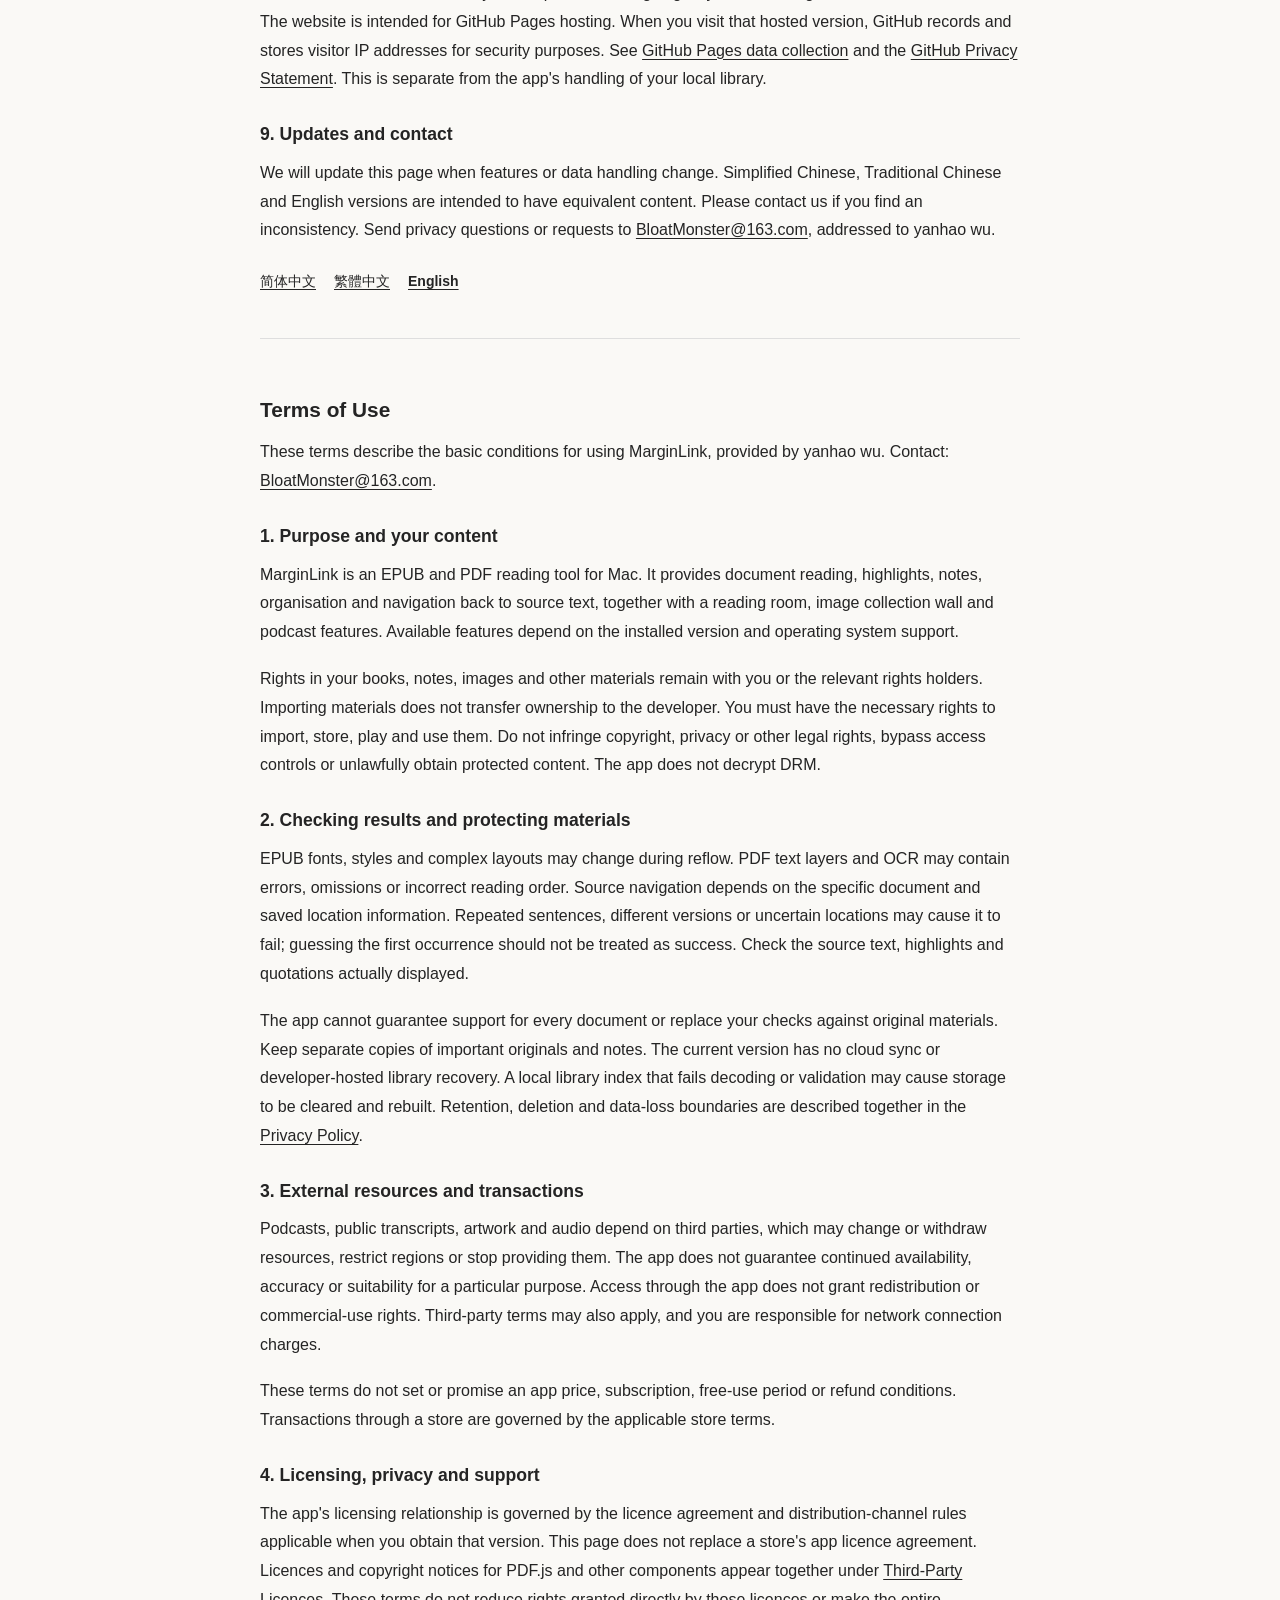
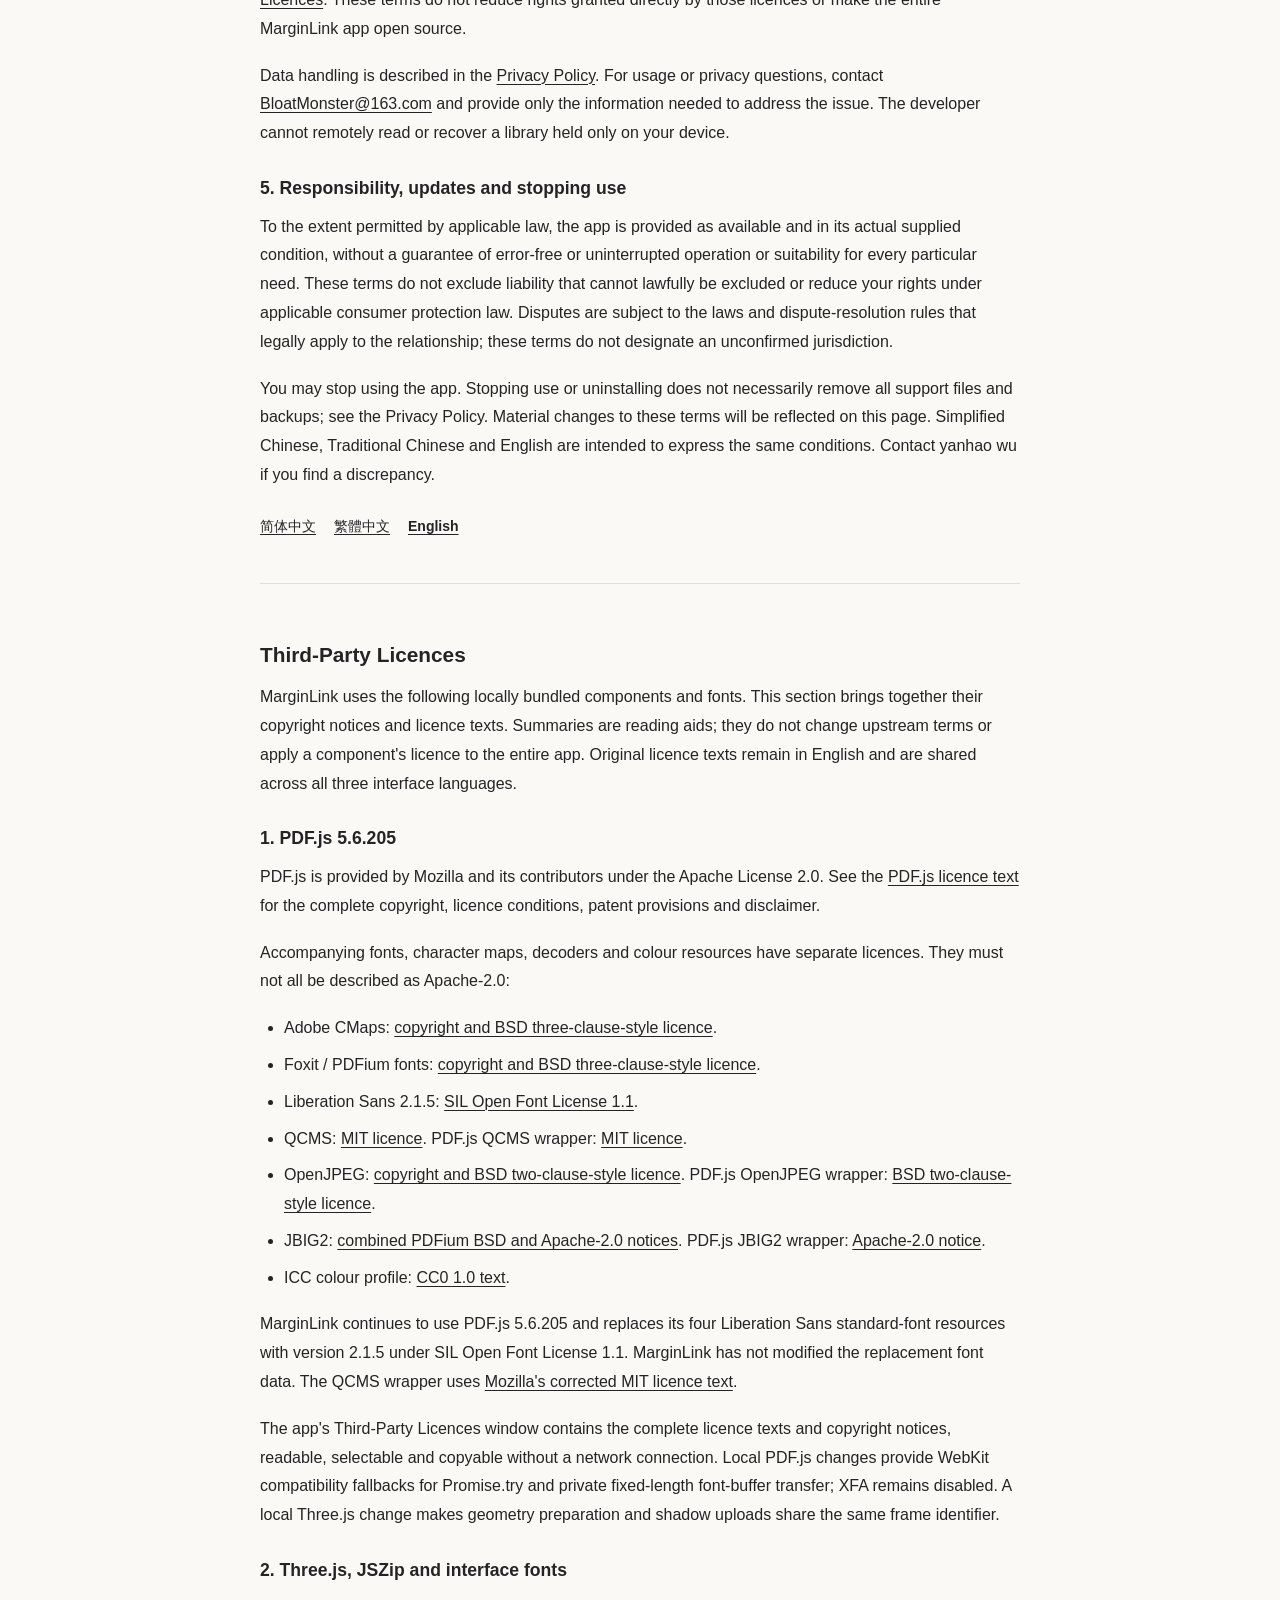
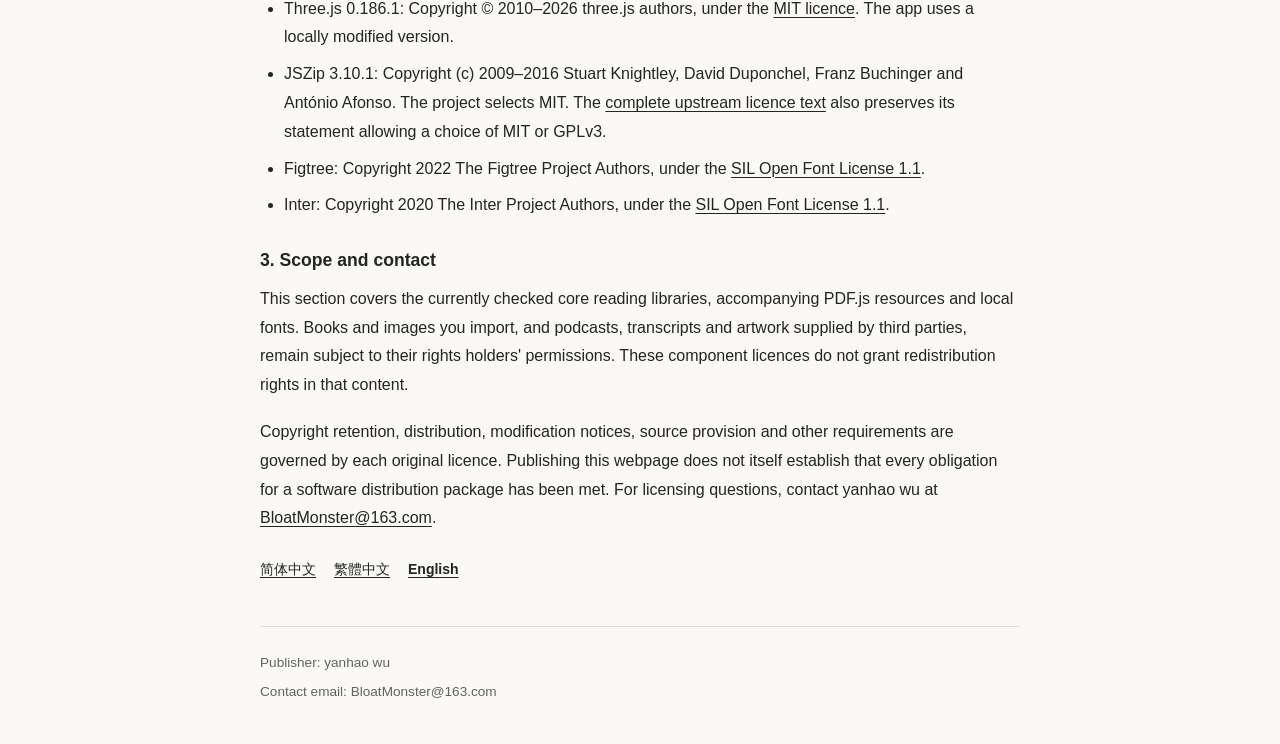
==== commit 5200bc6c: "Update podcast transcript privacy disclosures in all three languages" ====
--- a/en/index.html
+++ b/en/index.html
@@ -22,9 +22,9 @@
 <p>The directory region selects a search catalogue. Its default may be derived from the interface language or system region; this feature does not use GPS location. The third-party providers receiving requests can ordinarily receive the connecting IP address, request time and resource address, together with search text, region or programme ID included in a request. The app&#x27;s podcast client also sends an app identifier and audio range requests needed for playback. Its current implementation does not attach your library, notes or images, or attach login cookies or Authorization request headers. A resource URL supplied by a publisher may itself contain an access signature or token.</p>
 <p>Third parties may therefore learn which programmes or episodes you request. Their independent handling and retention practices are governed by their own policies and cannot be controlled or guaranteed by this app. See the <a href="https://www.apple.com/legal/privacy/">Apple Privacy Policy</a>. Other programme and media providers publish their own policies.</p>
 <p>You can choose not to use podcast features. Features that need network access cannot operate fully while offline.</p>
-<h3 id="4-local-podcast-records-and-temporary-audio">4. Local podcast records and temporary audio</h3>
+<h3 id="4-local-podcast-records-and-temporary-audio">4. Local podcast records and transcript timestamps</h3>
 <p>Programme and episode information, resource URLs, full public transcripts, podcast notes, playback positions, volume and some selection states are stored locally. Artwork is also cached locally. Removing a podcast item from the collection wall does not delete its listening records and notes.</p>
-<p>On supported macOS versions, transcript timing alignment uses local audio and already installed dictation language resources through the system SpeechAnalyzer. The current implementation does not request cloud recognition or download speech models for this purpose. Alignment may download an episode and create temporary conversion files. The relevant temporary files are cleaned up when tasks finish normally or the playback loader closes; an abnormal exit may leave residual files.</p>
+<p>MarginLink streams podcast audio as needed. When a publisher supplies a transcript with usable timestamps, you can start listening at the corresponding passage. If MarginLink detects a timing mismatch or you flag one, you can still read the transcript and take notes. Jumping to a passage and automatically following playback are then disabled for that episode. MarginLink stores any mismatch you flag on your Mac.</p>
 <h3 id="5-analytics-diagnostics-and-security">5. Analytics, diagnostics and security</h3>
 <p>The current app contains no advertising or analytics SDK and has no implementation that automatically sends usage statistics or crash reports to the developer. The app and operating system may record local diagnostics such as runtime errors. Diagnostics you allow Apple to collect through system settings, store records and materials you send voluntarily are subject to the relevant settings and policies.</p>
 <p>The app restricts scripts and remote resources within books and access to arbitrary file paths. Core reading libraries are bundled locally. Podcast requests access external services separately. These measures do not guarantee absolute security. Local data has no app-level encryption; device permissions, disk encryption and backups are managed by you and the operating system.</p>
